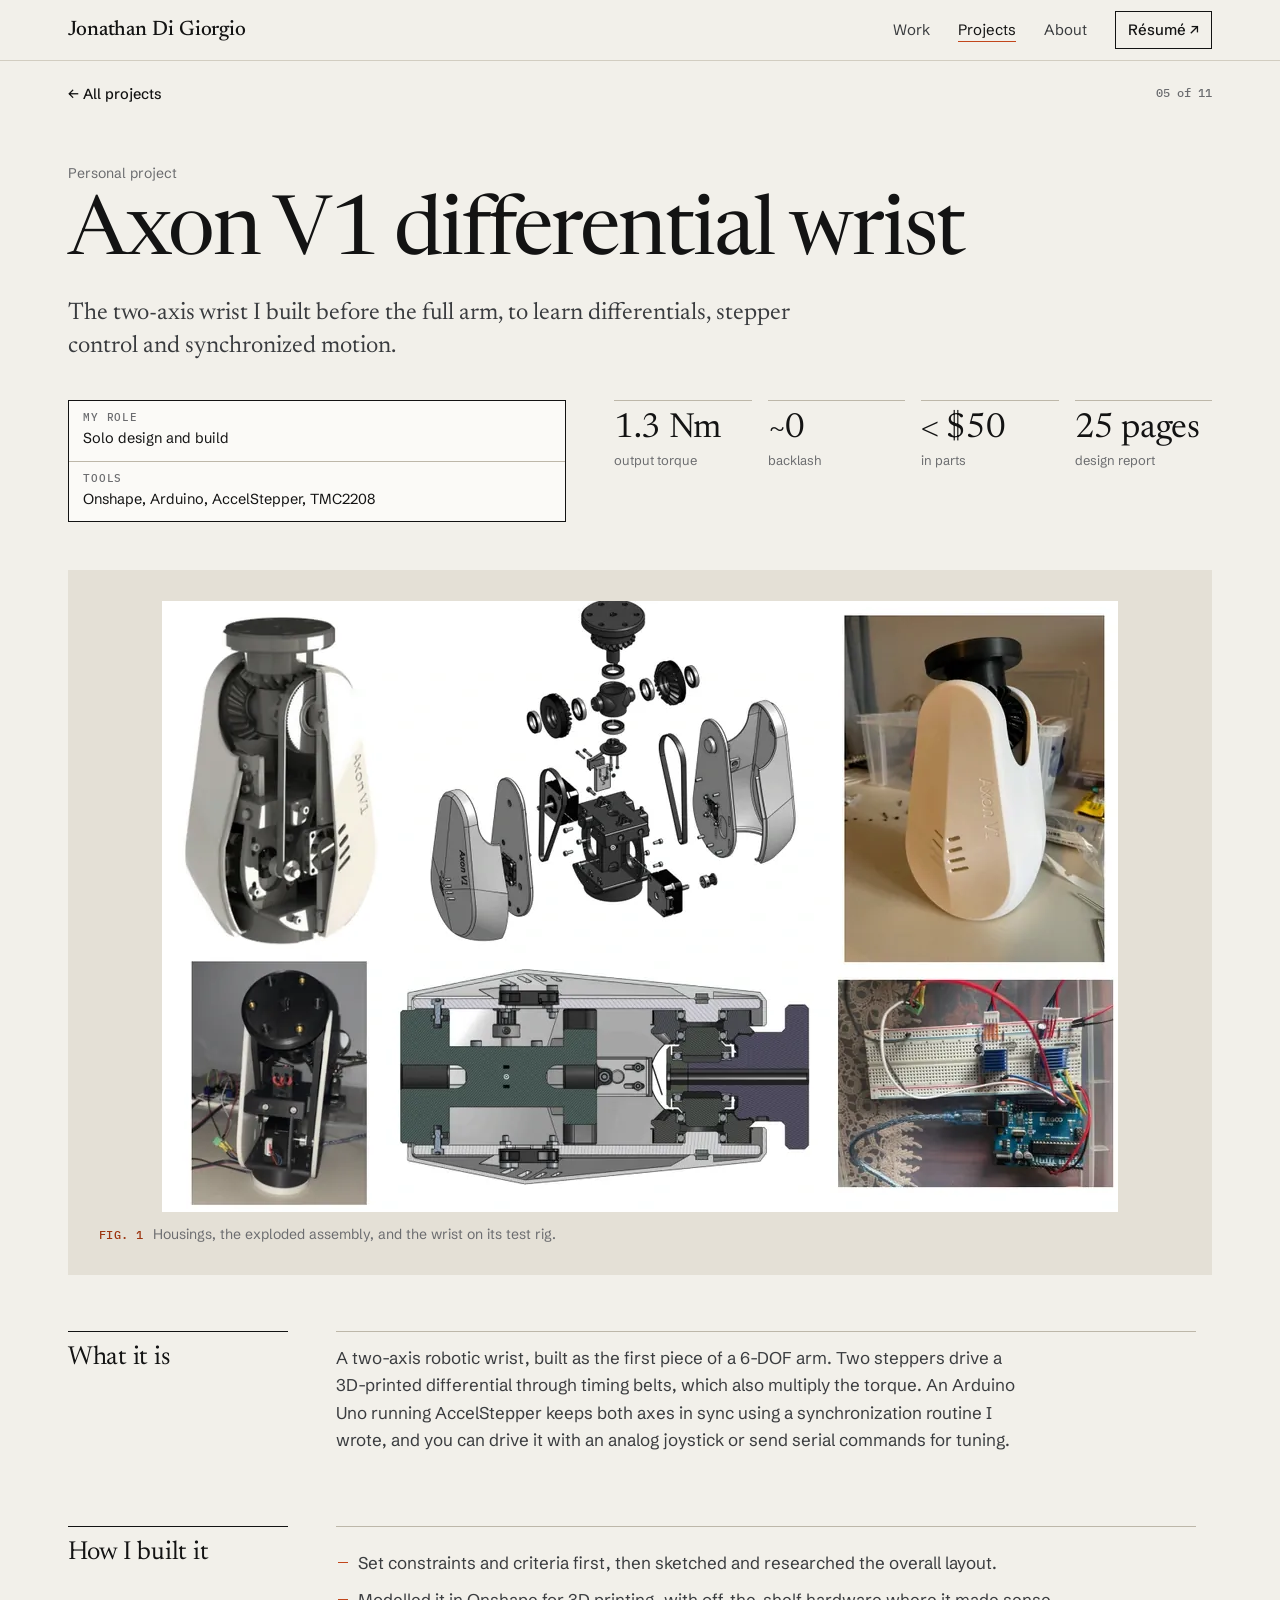
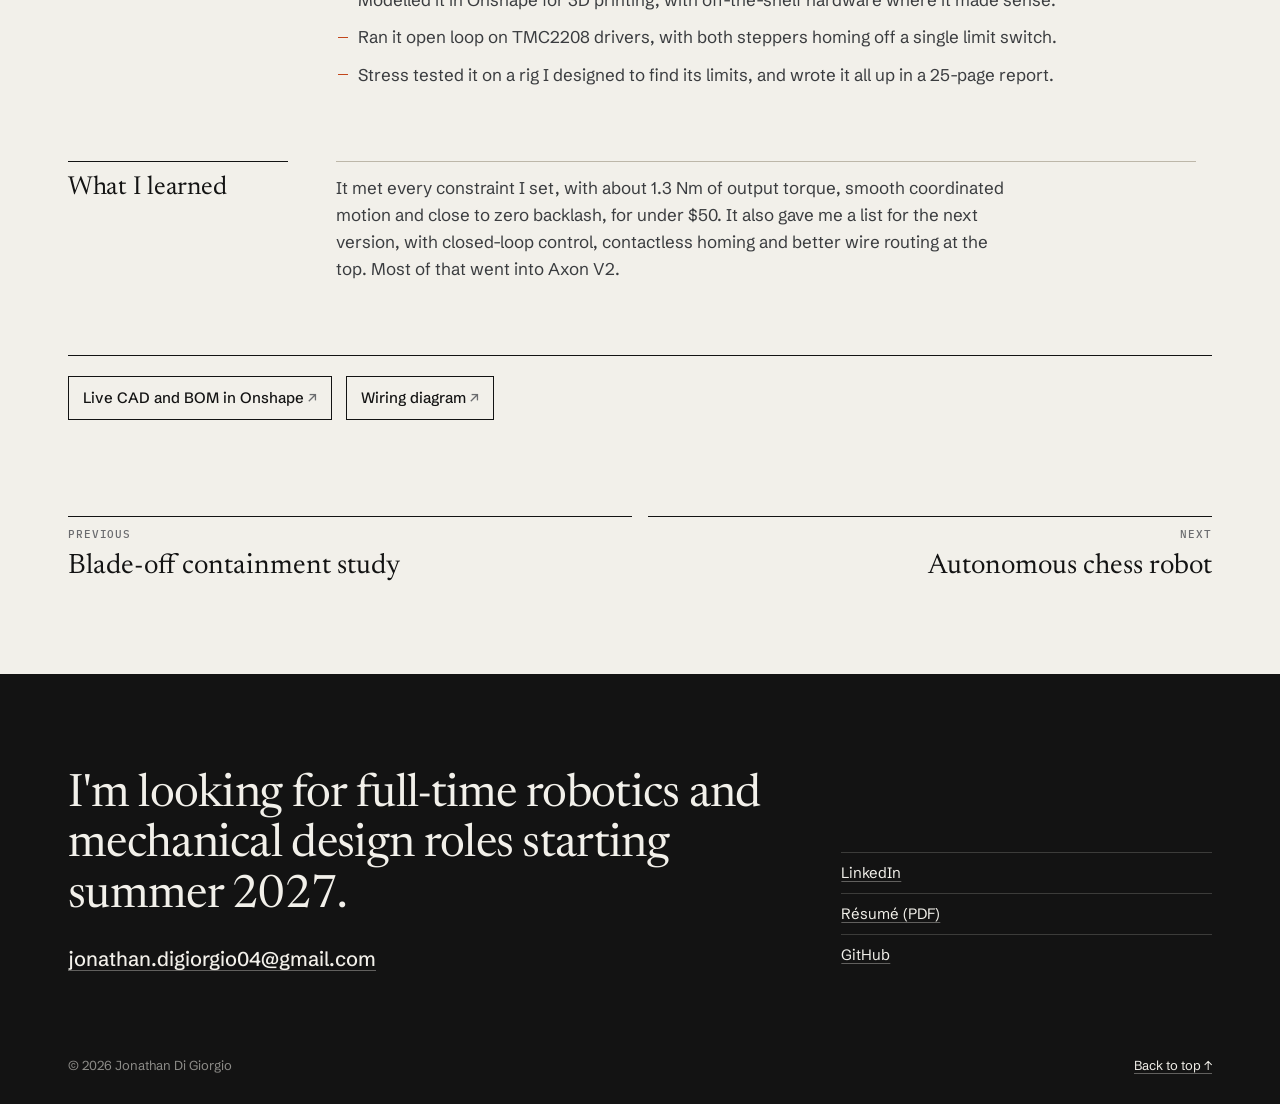
==== projects/axon-v1/index.html @ a067ab14 "Rebuild portfolio site from scratch New static site generated by build.py from content.py: home page" ====
<!DOCTYPE html>
<html lang="en">
<head>
<meta charset="utf-8">
<meta name="viewport" content="width=device-width, initial-scale=1">
<title>Axon V1 differential wrist · Jonathan Di Giorgio</title>
<meta name="description" content="A two-axis belt-driven differential wrist. 1.3 Nm, near-zero backlash, under $50.">
<meta name="color-scheme" content="light dark">
<script>document.documentElement.classList.add("js")</script>
<link rel="canonical" href="https://www.jonathandigiorgio.com/projects/axon-v1/">
<meta property="og:type" content="website">
<meta property="og:title" content="Axon V1 differential wrist · Jonathan Di Giorgio">
<meta property="og:description" content="A two-axis belt-driven differential wrist. 1.3 Nm, near-zero backlash, under $50.">
<meta property="og:image" content="https://www.jonathandigiorgio.com/assets/img/axon-v1-956.webp">
<meta name="twitter:card" content="summary_large_image">
<link rel="icon" href="../../favicon.svg" type="image/svg+xml">
<link rel="alternate icon" href="../../favicon-32x32.png" type="image/png">
<link rel="preconnect" href="https://fonts.googleapis.com">
<link rel="preconnect" href="https://fonts.gstatic.com" crossorigin>
<link rel="stylesheet" href="https://fonts.googleapis.com/css2?family=IBM+Plex+Mono:wght@400;500&family=Newsreader:opsz,wght@6..72,400;6..72,500&family=Schibsted+Grotesk:wght@400;500;600&display=swap">
<link rel="stylesheet" href="../../assets/site.css?v=20261124">
<script async src="https://www.googletagmanager.com/gtag/js?id=G-ZJ9CX0GBKX"></script>
<script>window.dataLayer=window.dataLayer||[];function gtag(){dataLayer.push(arguments);}gtag('js',new Date());gtag('config','G-ZJ9CX0GBKX');</script>
</head>
<body id="top">
<a class="skip" href="#main">Skip to content</a>
<header class="site-head">
  <div class="wrap head-row">
    <a class="wordmark" href="../../">Jonathan Di Giorgio</a>
    <nav class="nav" aria-label="Main">
      <a href="../../#work">Work</a>
      <a href="../../#projects" aria-current="page">Projects</a>
      <a href="../../#about">About</a>
      <a class="nav-cta" href="../../assets/docs/Jonathan_DiGiorgio_Resume.pdf" target="_blank" rel="noopener">Résumé <span aria-hidden="true">↗</span></a>
    </nav>
  </div>
</header>
<main id="main" class="proj">
  <div class="wrap">
    <nav class="crumbs" aria-label="Breadcrumb"><a href="../../#projects">← All projects</a><span>05 of 11</span></nav>
    <header class="proj-head">
      <p class="proj-kind">Personal project</p>
      <h1>Axon V1 differential wrist</h1>
      <p class="proj-lede">The two-axis wrist I built before the full arm, to learn differentials, stepper control and synchronized motion.</p>
    </header>
    <div class="proj-facts">
      <dl class="title-block compact"><div class="tb-cell"><dt>My role</dt><dd>Solo design and build</dd></div><div class="tb-cell"><dt>Tools</dt><dd>Onshape, Arduino, AccelStepper, TMC2208</dd></div></dl>
      <dl class="figures big"><div><dt>1.3 Nm</dt><dd>output torque</dd></div><div><dt>~0</dt><dd>backlash</dd></div><div><dt>&lt; $50</dt><dd>in parts</dd></div><div><dt>25 pages</dt><dd>design report</dd></div></dl>
    </div>
  </div>
  <div class="wrap proj-hero"><figure class="plate" style="--nat:956px"><a class="zoom" href="../../assets/img/axon-v1-956.webp" data-caption="Housings, the exploded assembly, and the wrist on its test rig." aria-label="Open full size: Axon V1 wrist housings, exploded view and test rig"><img src="../../assets/img/axon-v1-956.webp" srcset="../../assets/img/axon-v1-956.webp 956w" sizes="(min-width: 1280px) 1200px, 100vw" width="956" height="611" alt="Axon V1 wrist housings, exploded view and test rig" decoding="async" loading="lazy"></a><figcaption><span class="fig-n">FIG. 1</span> Housings, the exploded assembly, and the wrist on its test rig.</figcaption></figure></div>
  <div class="wrap proj-body">
    <section class="psec"><h2>What it is</h2><div class="psec-body"><p>A two-axis robotic wrist, built as the first piece of a 6-DOF arm. Two steppers drive a 3D-printed differential through timing belts, which also multiply the torque. An Arduino Uno running AccelStepper keeps both axes in sync using a synchronization routine I wrote, and you can drive it with an analog joystick or send serial commands for tuning.</p></div></section><section class="psec"><h2>How I built it</h2><div class="psec-body"><ul class="ticks"><li>Set constraints and criteria first, then sketched and researched the overall layout.</li><li>Modelled it in Onshape for 3D printing, with off-the-shelf hardware where it made sense.</li><li>Ran it open loop on TMC2208 drivers, with both steppers homing off a single limit switch.</li><li>Stress tested it on a rig I designed to find its limits, and wrote it all up in a 25-page report.</li></ul></div></section><section class="psec"><h2>What I learned</h2><div class="psec-body"><p>It met every constraint I set, with about 1.3 Nm of output torque, smooth coordinated motion and close to zero backlash, for under $50. It also gave me a list for the next version, with closed-loop control, contactless homing and better wire routing at the top. Most of that went into Axon V2.</p></div></section>
    <div class="ext"><a href="https://cad.onshape.com/documents/6f3381f7019f99a0050790c5/w/73012f0bdf031a2263803ee2/e/5793963b5aeb29827f76694e?renderMode=0&amp;uiState=683cbac90496457e6057e083" target="_blank" rel="noopener">Live CAD and BOM in Onshape</a><a href="https://app.cirkitdesigner.com/project/1e2f7573-cb2f-44a8-8ccd-d9841350be9a" target="_blank" rel="noopener">Wiring diagram</a></div>
  </div>
  <nav class="wrap pager" aria-label="More projects">
    <a href="../../projects/blade-off-containment/"><span>Previous</span>Blade-off containment study</a>
    <a href="../../projects/chess-robot/" class="next"><span>Next</span>Autonomous chess robot</a>
  </nav>
</main>
<footer class="site-foot" id="contact">
  <div class="wrap">
    <div class="foot-grid">
      <div>
        <p class="foot-line">I'm looking for full-time robotics and mechanical design roles starting summer 2027.</p>
        <a class="foot-mail" href="mailto:jonathan.digiorgio04@gmail.com">jonathan.digiorgio04@gmail.com</a>
      </div>
      <ul class="foot-links">
        <li><a href="https://www.linkedin.com/in/j-digiorgio/" target="_blank" rel="noopener">LinkedIn</a></li>
        <li><a href="../../assets/docs/Jonathan_DiGiorgio_Resume.pdf" target="_blank" rel="noopener">Résumé (PDF)</a></li>
        <li><a href="https://github.com/jddigior" target="_blank" rel="noopener">GitHub</a></li>
      </ul>
    </div>
    <div class="foot-base"><span>© 2026 Jonathan Di Giorgio</span><a href="#top">Back to top ↑</a></div>
  </div>
</footer>
<dialog class="lightbox" aria-label="Image viewer">
  <button class="lb-close" type="button">Close</button>
  <button class="lb-prev" type="button" aria-label="Previous image">←</button>
  <figure><img alt=""><figcaption></figcaption></figure>
  <button class="lb-next" type="button" aria-label="Next image">→</button>
</dialog>
<script src="../../assets/site.js?v=20261124" defer></script>
</body>
</html>
---- assets/site.css ----
/* Jonathan Di Giorgio · site styles */
:root {
  --paper: #f2f0ea;
  --paper-2: #e9e6de;
  --plate: #e4e0d6;
  --white: #fbfaf7;
  --ink: #131313;
  --ink-2: #3a3c3f;
  --muted: #6b6c6f;
  --rule: #d2cdc1;
  --rule-2: #bdb7a9;
  --accent: #c2461b;
  --accent-ink: #9c3510;
  --accent-soft: rgba(194, 70, 27, .12);
  --display: "Newsreader", "Iowan Old Style", Georgia, serif;
  --sans: "Schibsted Grotesk", "Helvetica Neue", Arial, sans-serif;
  --mono: "IBM Plex Mono", ui-monospace, Menlo, monospace;
  --wrap: 1240px;
  --gut: clamp(16px, 4vw, 48px);
}
@media (prefers-color-scheme: dark) {
  :root {
    --paper: #131414;
    --paper-2: #1a1b1c;
    --plate: #1f2021;
    --white: #222324;
    --ink: #eceae4;
    --ink-2: #c6c4be;
    --muted: #8f9093;
    --rule: #2c2e30;
    --rule-2: #3c3e41;
    --accent: #e3733f;
    --accent-ink: #f08b5c;
    --accent-soft: rgba(227, 115, 63, .16);
  }
}

*, *::before, *::after { box-sizing: border-box; }
html { -webkit-text-size-adjust: 100%; scroll-padding-top: 76px; }
@media (prefers-reduced-motion: no-preference) { html { scroll-behavior: smooth; } }
body {
  margin: 0; background: var(--paper); color: var(--ink);
  font: 400 17px/1.6 var(--sans); -webkit-font-smoothing: antialiased; text-rendering: optimizeLegibility;
}
img, svg { display: block; max-width: 100%; height: auto; }
a { color: inherit; text-decoration-line: underline; text-decoration-thickness: 1px; text-underline-offset: .2em; text-decoration-color: var(--rule-2); }
a:hover { color: var(--accent-ink); text-decoration-color: currentColor; }
:focus-visible { outline: 2px solid var(--accent); outline-offset: 3px; }
h1, h2, h3, h4, p, ul, ol, dl, dd, figure, blockquote { margin: 0; padding: 0; }
ul, ol { list-style: none; }
h1, h2, h3 { font-weight: 500; }
.wrap { max-width: var(--wrap); margin: 0 auto; padding: 0 var(--gut); }
.skip { position: absolute; left: -999px; top: 8px; background: var(--ink); color: var(--paper); padding: 8px 12px; z-index: 100; }
.skip:focus { left: 8px; }
.fig-n { font: 500 11.5px/1 var(--mono); letter-spacing: .04em; color: var(--accent-ink); margin-right: .5em; white-space: nowrap; }

/* header */
.site-head { position: sticky; top: 0; z-index: 30; background: var(--paper); border-bottom: 1px solid var(--rule); }
.head-row { display: flex; align-items: center; justify-content: space-between; gap: 20px; height: 60px; }
.wordmark { font: 500 21px/1 var(--display); text-decoration: none; letter-spacing: -.005em; white-space: nowrap; }
.nav { display: flex; align-items: center; gap: 28px; font-size: 15px; }
.nav a { text-decoration: none; color: var(--ink-2); }
.nav a:hover, .nav a[aria-current] { color: var(--ink); }
.nav a[aria-current] { text-decoration: underline; text-decoration-color: var(--accent); text-underline-offset: 6px; }
.nav .nav-cta { color: var(--ink); font-weight: 500; border: 1px solid var(--ink); padding: 6px 12px; white-space: nowrap; }
.nav .nav-cta:hover { background: var(--ink); color: var(--paper); }

/* buttons */
.btn { display: inline-block; background: var(--ink); color: var(--paper); text-decoration: none; padding: 11px 18px; font-weight: 500; font-size: 15.5px; border: 1px solid var(--ink); }
.btn:hover { background: var(--accent); border-color: var(--accent); color: #fff; }
.btn.ghost { background: transparent; color: var(--ink); }
.btn.ghost:hover { background: var(--ink); color: var(--paper); border-color: var(--ink); }
.text-link { font-weight: 500; font-size: 15.5px; }

/* hero */
.hero { padding: clamp(36px, 6vw, 72px) 0 clamp(48px, 7vw, 96px); }
.hero-grid { display: grid; grid-template-columns: minmax(0, 1.25fr) minmax(0, 1fr); grid-template-areas: "text tb" "fig fig"; column-gap: clamp(28px, 5vw, 80px); align-items: end; }
.hero-text { grid-area: text; }
.hero-grid > .title-block { grid-area: tb; }
.hero-fig { grid-area: fig; }
.hero h1 { font: 500 15px/1 var(--sans); letter-spacing: .01em; color: var(--muted); margin-bottom: 18px; }
.pitch { font: 400 clamp(36px, 5.2vw, 66px)/1.04 var(--display); letter-spacing: -.02em; max-width: 13em; }
.hero-sub { margin-top: 24px; font-size: clamp(16.5px, 1.4vw, 18.5px); color: var(--ink-2); max-width: 34em; }
.hero-links { display: flex; flex-wrap: wrap; align-items: center; gap: 12px 14px; margin-top: 28px; }
.hero-links .text-link { margin-left: 6px; }

.title-block { display: grid; grid-template-columns: 1fr 1fr; border: 1px solid var(--ink); background: var(--white); }
.tb-cell { padding: 10px 14px 12px; border-right: 1px solid var(--rule-2); border-bottom: 1px solid var(--rule-2); }
.tb-cell:nth-child(2n) { border-right: 0; }
.tb-cell:last-child { grid-column: 1 / -1; border-right: 0; border-bottom: 0; }
.title-block dt { font: 500 10.5px/1.2 var(--mono); text-transform: uppercase; letter-spacing: .08em; color: var(--muted); margin-bottom: 5px; }
.title-block dd { font-size: 14.5px; line-height: 1.4; color: var(--ink); }

.hero-fig { margin-top: clamp(36px, 5vw, 56px); }
.hero-img { position: relative; background: #2a2b2d; overflow: hidden; }
.hero-img img { width: 100%; }
.balloon {
  position: absolute; left: var(--x); top: var(--y); width: 30px; height: 30px; margin: -15px 0 0 -15px;
  display: grid; place-items: center; border-radius: 50%; text-decoration: none;
  background: rgba(19, 19, 19, .55); border: 1.5px solid #f2f0ea; color: #f2f0ea;
  font: 500 13px/1 var(--mono); transition: transform .18s ease, background .18s ease;
}
.balloon::after { content: ""; position: absolute; inset: -7px; border-radius: 50%; border: 1px solid rgba(242, 240, 234, .35); }
.balloon:hover, .balloon.hl, .balloon:focus-visible { background: var(--accent); border-color: var(--accent); color: #fff; transform: scale(1.15); }
.hero-cap { margin-top: 14px; }
.hero-cap-head { font-size: 15px; color: var(--ink-2); max-width: 60em; }
.hero-cap-head a { font-weight: 500; white-space: nowrap; }
.legend { display: grid; grid-template-columns: repeat(6, minmax(0, 1fr)); margin-top: 18px; border-top: 1px solid var(--ink); }
.legend a { display: grid; grid-template-columns: 26px 1fr; column-gap: 8px; padding: 12px 12px 4px 0; text-decoration: none; }
.legend .bn { grid-row: span 2; width: 22px; height: 22px; border-radius: 50%; border: 1.5px solid var(--ink); display: grid; place-items: center; font: 500 11px/1 var(--mono); }
.legend .bl { font-size: 14px; font-weight: 500; line-height: 1.3; }
.legend .bs { font-size: 13px; color: var(--muted); line-height: 1.35; margin-top: 2px; }
.legend a:hover .bn, .legend a.hl .bn { background: var(--accent); border-color: var(--accent); color: #fff; }
.legend a:hover .bl, .legend a.hl .bl { color: var(--accent-ink); }

/* sections */
.section { padding: clamp(56px, 8vw, 112px) 0; border-top: 1px solid var(--rule); }
.sec-head { display: grid; grid-template-columns: minmax(0, 1fr) minmax(0, 1.4fr); gap: 24px 48px; align-items: baseline; margin-bottom: clamp(32px, 5vw, 56px); }
.sec-head h2 { font: 400 clamp(40px, 5vw, 64px)/1 var(--display); letter-spacing: -.02em; }
.sec-head p { color: var(--ink-2); max-width: 36em; font-size: 17px; }
.sub-h { font: 500 13px/1 var(--mono); text-transform: uppercase; letter-spacing: .08em; color: var(--muted); margin-bottom: 14px; }

/* work */
.role { display: grid; grid-template-columns: minmax(0, 1fr) minmax(0, 1.4fr); gap: 16px 48px; padding: 34px 0; border-top: 1px solid var(--rule-2); }
.role:first-child { border-top: 1px solid var(--ink); }
.role-co h3 { font: 400 clamp(28px, 3vw, 38px)/1.05 var(--display); letter-spacing: -.01em; }
.role-when { margin-top: 10px; font-size: 14px; color: var(--muted); line-height: 1.5; }
.role-title { font-weight: 500; font-size: 15.5px; margin-bottom: 8px; }
.role-lead { color: var(--ink-2); max-width: 40em; }
.figures { display: grid; grid-template-columns: repeat(4, minmax(0, 1fr)); gap: 0 16px; margin-top: 22px; }
.figures div { border-top: 1px solid var(--rule-2); padding-top: 10px; }
.figures dt { font: 400 30px/1.05 var(--display); letter-spacing: -.01em; }
.figures dd { font-size: 13px; color: var(--muted); line-height: 1.35; margin-top: 5px; }
.role-more { margin-top: 18px; }
.role-more summary { cursor: pointer; display: inline-flex; align-items: center; gap: 8px; font-weight: 500; font-size: 15px; list-style: none; padding: 4px 0; }
.role-more summary::-webkit-details-marker { display: none; }
.role-more summary::before { content: "+"; font: 500 15px/1 var(--mono); width: 18px; height: 18px; border: 1px solid var(--ink); display: grid; place-items: center; }
.role-more[open] summary::before { content: "−"; }
.role-more summary:hover { color: var(--accent-ink); }
.role-more[open] > *:not(summary) { animation: reveal .25s ease; }
@keyframes reveal { from { opacity: 0; transform: translateY(-4px); } to { opacity: 1; transform: none; } }
@media (prefers-reduced-motion: reduce) { .role-more[open] > *:not(summary) { animation: none; } }
.ticks li { position: relative; padding-left: 22px; margin-top: 10px; color: var(--ink-2); max-width: 44em; }
.ticks li::before { content: ""; position: absolute; left: 2px; top: .78em; width: 10px; height: 1px; background: var(--accent); }
.tools { margin-top: 16px; font-size: 14px; color: var(--muted); }
.tools span { font: 500 10.5px/1 var(--mono); text-transform: uppercase; letter-spacing: .08em; margin-right: 8px; color: var(--ink-2); }
.rec { margin-top: 20px; padding-left: 18px; border-left: 2px solid var(--accent); max-width: 40em; }
.rec p { font: 400 18.5px/1.45 var(--display); color: var(--ink); }
.rec cite { display: block; margin-top: 8px; font: normal 13.5px/1.4 var(--sans); color: var(--muted); }
.role-link { margin-top: 16px; font-weight: 500; font-size: 15px; }
.role-link a::after, .t-link::after { content: " →"; }
.teams { margin-top: clamp(40px, 5vw, 64px); }
.team-list li { display: grid; grid-template-columns: minmax(0, 1fr) minmax(0, 1fr) 140px minmax(0, 1fr); gap: 4px 24px; padding: 14px 0; border-top: 1px solid var(--rule-2); align-items: baseline; font-size: 15.5px; }
.team-list li:last-child { border-bottom: 1px solid var(--rule-2); }
.t-name { font-weight: 500; }
.t-role, .t-when, .t-note { color: var(--muted); font-size: 14.5px; }
.t-link { font-weight: 500; }

/* projects index */
.index { display: grid; grid-template-columns: minmax(0, 1fr) minmax(0, 1fr); gap: 48px; align-items: start; }
.rows { border-top: 1px solid var(--ink); }
.row { display: grid; grid-template-columns: 34px minmax(0, 1fr) 18px; gap: 16px; align-items: baseline; padding: 16px 4px 16px 0; border-bottom: 1px solid var(--rule-2); text-decoration: none; transition: padding .2s ease, background .2s ease; }
.row-n { font: 500 12px/1 var(--mono); color: var(--muted); align-self: start; padding-top: 4px; }
.row-thumb { display: none; }
.row-t { display: block; font: 400 23px/1.15 var(--display); letter-spacing: -.005em; }
.row-d { display: block; font-size: 14.5px; color: var(--muted); margin-top: 4px; line-height: 1.45; }
.row-k { display: block; font-size: 12.5px; color: var(--muted); margin-bottom: 3px; }
.row-go { color: var(--muted); transition: transform .2s ease, color .2s ease; }
.row:hover, .row.on { background: var(--paper-2); padding-left: 10px; }
.row:hover .row-go, .row.on .row-go { color: var(--accent); transform: translateX(3px); }
.row:hover .row-t { color: var(--accent-ink); }
.preview { position: sticky; top: 92px; }
.pv { display: none; }
.pv.on { display: block; }
.pv-img { aspect-ratio: 4 / 3; background: var(--plate); overflow: hidden; display: grid; place-items: center; }
.pv-img img { width: 100%; height: 100%; object-fit: cover; }
.pv.contain .pv-img img { object-fit: contain; width: auto; height: auto; max-width: 88%; max-height: 88%; background: #fff; }
.pv-img .diagram { width: 84%; color: var(--ink); }
.pv figcaption { margin-top: 10px; font-size: 14.5px; color: var(--ink-2); }

/* about */
.about { display: grid; grid-template-columns: minmax(0, 1.4fr) minmax(0, 1fr); gap: 48px; }
.bio p { font: 400 clamp(20px, 2vw, 24px)/1.45 var(--display); margin-bottom: .8em; max-width: 30em; }
.edu { border-top: 1px solid var(--ink); padding-top: 14px; }
.edu h3 { font-size: 17px; font-weight: 600; }
.edu-deg { color: var(--ink-2); font-size: 15px; margin-top: 4px; }
.edu-avg { margin-top: 16px; font-size: 14px; color: var(--muted); }
.edu-avg span { display: block; font: 400 46px/1 var(--display); color: var(--ink); letter-spacing: -.02em; margin-bottom: 4px; }
.edu h4 { font: 500 10.5px/1 var(--mono); text-transform: uppercase; letter-spacing: .08em; color: var(--muted); margin: 24px 0 6px; }
.plain li { padding: 7px 0; border-top: 1px solid var(--rule); font-size: 15px; color: var(--ink-2); }
.skills { display: grid; grid-template-columns: repeat(4, minmax(0, 1fr)); gap: 32px; margin-top: clamp(40px, 5vw, 64px); padding-top: 22px; border-top: 1px solid var(--rule-2); }
.skills h4 { font-size: 15px; font-weight: 600; margin-bottom: 6px; }
.skills p { font-size: 14.5px; color: var(--ink-2); }

/* footer */
.site-foot { background: var(--ink); color: var(--paper); padding: clamp(56px, 8vw, 96px) 0 28px; }
.site-foot a { color: var(--paper); text-decoration-color: rgba(242, 240, 234, .35); }
.site-foot a:hover { color: #fff; text-decoration-color: var(--accent); }
.foot-grid { display: grid; grid-template-columns: minmax(0, 2fr) minmax(0, 1fr); gap: 32px; align-items: end; }
.foot-line { font: 400 clamp(28px, 3.6vw, 46px)/1.1 var(--display); letter-spacing: -.015em; max-width: 18em; margin-bottom: 22px; }
.foot-mail { font-size: clamp(17px, 1.6vw, 20px); font-weight: 500; }
.foot-links li { padding: 8px 0; border-top: 1px solid rgba(242, 240, 234, .18); font-size: 15px; }
.foot-base { display: flex; justify-content: space-between; flex-wrap: wrap; gap: 8px 24px; margin-top: clamp(48px, 7vw, 80px); font-size: 13px; color: rgba(242, 240, 234, .55); }
@media (prefers-color-scheme: dark) {
  .site-foot { background: #0b0c0c; color: var(--ink); border-top: 1px solid var(--rule); }
  .site-foot a { color: var(--ink); }
}

/* project pages */
.proj { padding-bottom: clamp(48px, 7vw, 96px); }
.crumbs { display: flex; justify-content: space-between; padding: 22px 0 0; font-size: 14.5px; }
.crumbs a { font-weight: 500; text-decoration: none; }
.crumbs a:hover { text-decoration: underline; }
.crumbs span { font: 500 12px/1.6 var(--mono); color: var(--muted); }
.proj-head { padding: clamp(28px, 5vw, 56px) 0 clamp(24px, 3vw, 36px); max-width: 60em; }
.proj-kind { font-size: 14px; color: var(--muted); margin-bottom: 10px; }
.proj-head h1 { font: 400 clamp(42px, 6.4vw, 82px)/1 var(--display); letter-spacing: -.025em; }
.proj-lede { margin-top: 20px; font: 400 clamp(19px, 1.9vw, 24px)/1.4 var(--display); color: var(--ink-2); max-width: 32em; }
.proj-facts { display: grid; grid-template-columns: minmax(0, 1fr) minmax(0, 1.2fr); gap: 24px 48px; align-items: start; }
.title-block.compact { grid-template-columns: 1fr; }
.title-block.compact .tb-cell { border-right: 0; }
.title-block.compact .tb-cell:last-child { grid-column: auto; }
.figures.big { margin-top: 0; }
.figures.big dt { font-size: clamp(28px, 2.7vw, 38px); white-space: nowrap; }
.proj-hero { margin-top: clamp(32px, 4vw, 48px); }
.proj-body > .psec:not(.wide) .psec-body { max-width: 860px; }
.psec.wide { grid-template-columns: 1fr; gap: 14px; }
.psec.wide > h2 { border-top: 0; padding-top: 0; }
.psec.wide .psec-body { border-top: 1px solid var(--ink); }
.figgrid.matched img { aspect-ratio: 4 / 3; object-fit: cover; }
.mini-h { font: 500 10.5px/1 var(--mono); text-transform: uppercase; letter-spacing: .08em; color: var(--muted); margin: 8px 0 10px; }
.table-wrap + .mini-h { margin-top: 36px; }
.psec { display: grid; grid-template-columns: 220px minmax(0, 1fr); gap: 16px 48px; padding: clamp(36px, 5vw, 56px) 0 0; }
.psec > h2 { font: 400 26px/1.15 var(--display); letter-spacing: -.01em; border-top: 1px solid var(--ink); padding-top: 12px; }
.psec-body { border-top: 1px solid var(--rule-2); padding-top: 12px; min-width: 0; }
.psec-body > p { max-width: 40em; color: var(--ink-2); margin-bottom: 1em; }
.proj-body > p { font: 400 21px/1.5 var(--display); color: var(--ink); padding-top: clamp(32px, 4vw, 48px); max-width: 34em; }
.psec-body > .ticks { margin-bottom: 1em; }
.psec-body > .figures { margin: 6px 0 24px; }
.psec-body > .plate, .psec-body > .figgrid, .psec-body > .video, .psec-body > .explorer, .psec-body > .table-wrap { margin: 20px 0 8px; }
.hint { font-size: 14.5px; color: var(--muted); }
.note { font-size: 14.5px; color: var(--muted); font-style: italic; }
.ext { display: flex; flex-wrap: wrap; gap: 10px 14px; margin-top: clamp(36px, 5vw, 56px); padding-top: 20px; border-top: 1px solid var(--ink); }
.ext a { display: inline-block; border: 1px solid var(--ink); padding: 9px 14px; font-weight: 500; font-size: 15px; text-decoration: none; }
.ext a::after { content: " ↗"; color: var(--muted); }
.ext a:hover { background: var(--ink); color: var(--paper); }
.pager { display: grid; grid-template-columns: 1fr 1fr; gap: 16px; margin-top: clamp(56px, 8vw, 96px); }
.pager a { display: block; border-top: 1px solid var(--ink); padding-top: 12px; text-decoration: none; font: 400 clamp(20px, 2.2vw, 28px)/1.2 var(--display); }
.pager a span { display: block; font: 500 11px/1 var(--mono); text-transform: uppercase; letter-spacing: .08em; color: var(--muted); margin-bottom: 10px; }
.pager .next { text-align: right; }
.pager a:hover { color: var(--accent-ink); }
.nf { padding-top: 120px; padding-bottom: 120px; }
.nf h1 { font: 400 clamp(40px, 5vw, 64px)/1.05 var(--display); margin-bottom: 18px; }

/* figures */
.plate { background: var(--plate); padding: clamp(14px, 2.4vw, 32px); }
.plate > a, .plate > img { display: block; margin: 0 auto; max-width: min(100%, var(--nat, 100%)); }
.plate.fill { padding: 0; background: none; }
.plate.fill > a, .plate.fill > img { max-width: 100%; }
.plate img { width: 100%; background: #fff; }
.plate figcaption { margin-top: 12px; font-size: 14px; color: var(--muted); line-height: 1.45; }
.zoom { cursor: zoom-in; }
.figgrid { display: grid; gap: 16px; align-items: stretch; }
.figgrid.c2 { grid-template-columns: repeat(2, minmax(0, 1fr)); }
.figgrid.c3 { grid-template-columns: repeat(3, minmax(0, 1fr)); }
.diagram-plate { background: var(--white); border: 1px solid var(--rule-2); padding: clamp(18px, 3vw, 40px) !important; }
.diagram-plate .diagram { max-width: 640px; margin: 0 auto; color: var(--ink); }
.diagram .acc { stroke: var(--accent); }
.video { position: relative; max-width: 380px; aspect-ratio: 9 / 16; background: #000; }
.video iframe { position: absolute; inset: 0; width: 100%; height: 100%; border: 0; }

/* axon explorer */
.explorer { display: grid; grid-template-columns: minmax(0, 1fr) minmax(0, 2.1fr); gap: clamp(24px, 3vw, 44px); align-items: start; }
.ex-map { position: sticky; top: 84px; }
.ex-img { position: relative; background: #fff; border: 1px solid var(--rule-2); }
.spot { position: absolute; left: var(--x); top: var(--y); width: 9%; aspect-ratio: 1; transform: translate(-50%, -50%); border-radius: 50%; border: 2px solid transparent; background: transparent; cursor: pointer; padding: 0; }
.spot:hover { border-color: var(--rule-2); }
.spot.on { border-color: var(--accent); box-shadow: 0 0 0 4px var(--accent-soft); }
.tabs { margin-top: 12px; border-top: 1px solid var(--ink); }
.tab { display: flex; gap: 12px; align-items: center; width: 100%; background: none; border: 0; border-bottom: 1px solid var(--rule); padding: 9px 0; font: 500 15px/1.3 var(--sans); color: var(--ink-2); text-align: left; cursor: pointer; }
.tab span { width: 22px; height: 22px; flex: none; border-radius: 50%; border: 1.5px solid currentColor; display: grid; place-items: center; font: 500 11px/1 var(--mono); }
.tab:hover { color: var(--ink); }
.tab[aria-selected="true"] { color: var(--accent-ink); }
.tab[aria-selected="true"] span { background: var(--accent); border-color: var(--accent); color: #fff; }
.sub + .sub { margin-top: 40px; }
.js .sub { display: none; }
.js .sub.on { display: block; animation: reveal .25s ease; }
.js .sub + .sub { margin-top: 0; }
.sub .plate img { border: 1px solid var(--rule-2); }
.sub-text { margin-top: 18px; display: grid; grid-template-columns: minmax(0, 1.2fr) minmax(0, 1fr); gap: 4px 32px; }
.sub-text h3 { grid-column: 1 / -1; }
.sub .plate figcaption { margin-top: 8px; }
.sub-n { font: 500 12px/1 var(--mono); color: var(--accent-ink); }
.sub-text h3 { font: 400 28px/1.15 var(--display); margin: 6px 0 8px; }
.sub-text p { color: var(--ink-2); max-width: 36em; }
.sub-text .spec { margin-top: 0; padding-top: 0; padding-left: 16px; border-left: 1px solid var(--rule); font: 400 13.5px/1.7 var(--mono); color: var(--muted); }

/* tables */
.table-wrap { overflow-x: auto; }
table.data { width: 100%; border-collapse: collapse; font-size: 14.5px; min-width: 560px; }
table.data th, table.data td { text-align: left; padding: 9px 12px 9px 0; border-bottom: 1px solid var(--rule); vertical-align: top; }
table.data thead th { font: 500 10.5px/1.3 var(--mono); text-transform: uppercase; letter-spacing: .06em; color: var(--muted); border-bottom: 1px solid var(--ink); }
table.data tbody th { font-weight: 500; }
table.data td { color: var(--ink-2); font-variant-numeric: tabular-nums; }
.cost { margin-top: 28px; }
.cost li { display: grid; grid-template-columns: minmax(0, 210px) minmax(0, 1fr) 70px; gap: 14px; align-items: center; padding: 6px 0; font-size: 14px; }
.c-l { color: var(--ink-2); }
.c-bar { height: 8px; background: var(--paper-2); }
.c-bar span { display: block; height: 100%; background: var(--ink); }
.c-v { text-align: right; font: 400 13.5px/1 var(--mono); color: var(--ink-2); }
.cost-total { margin-top: 12px; font-size: 14.5px; color: var(--muted); }

/* lightbox */
.lightbox { border: 0; padding: 0; background: transparent; max-width: 100vw; max-height: 100vh; width: 100vw; height: 100vh; }
.lightbox::backdrop { background: rgba(12, 12, 12, .92); }
.lightbox[open] { display: grid; grid-template-columns: 64px 1fr 64px; align-items: center; }
.lightbox figure { grid-column: 2; display: flex; flex-direction: column; align-items: center; justify-content: center; height: 100vh; padding: 56px 0 24px; }
.lightbox img { max-width: 100%; max-height: calc(100vh - 130px); width: auto; height: auto; background: #fff; }
.lightbox figcaption { color: #d9d6cf; font-size: 14px; margin-top: 12px; text-align: center; }
.lightbox button { background: none; border: 0; color: #f2f0ea; cursor: pointer; font: 500 15px/1 var(--sans); }
.lb-close { position: fixed; top: 16px; right: 20px; padding: 8px; }
.lb-prev, .lb-next { font-size: 26px !important; height: 100%; }
.lb-prev { grid-column: 1; grid-row: 1; }
.lb-next { grid-column: 3; grid-row: 1; }
.lightbox figure { grid-row: 1; }
.lightbox button:hover { color: var(--accent); }

/* responsive */
@media (max-width: 1080px) {
  .legend { grid-template-columns: repeat(3, minmax(0, 1fr)); }
  .skills { grid-template-columns: repeat(2, minmax(0, 1fr)); }
}
@media (max-width: 900px) {
  .hero-grid { grid-template-columns: 1fr; grid-template-areas: "text" "fig" "tb"; }
  .hero-grid > .title-block { margin-top: 32px; }
  .sec-head, .role, .about, .proj-facts, .index, .explorer, .foot-grid { grid-template-columns: 1fr; }
  .preview { display: none; }
  .row { grid-template-columns: 84px minmax(0, 1fr) 18px; align-items: center; }
  .row-n { display: none; }
  .row-thumb { display: block; width: 84px; height: 63px; object-fit: cover; background: var(--plate); }
  .row-thumb.ph { background: var(--plate) repeating-linear-gradient(90deg, transparent 0 11px, var(--rule-2) 11px 12px); }
  .row:hover, .row.on { padding-left: 0; background: none; }
  .ex-map { position: static; }
  .sub-text { grid-template-columns: 1fr; }
  .sub-text .spec { border-left: 0; padding-left: 0; border-top: 1px solid var(--rule); padding-top: 10px; margin-top: 12px; }
  .psec { grid-template-columns: 1fr; gap: 0; }
  .psec-body { border-top: 0; }
  .team-list li { grid-template-columns: 1fr 1fr; }
  .nav a:not(.nav-cta):not([href$="#projects"]) { display: none; }
}
@media (max-width: 620px) {
  body { font-size: 16.5px; }
  .head-row { height: 56px; }
  .wordmark { font-size: 19px; }
  .nav { gap: 16px; font-size: 14.5px; }
  .title-block { grid-template-columns: 1fr; }
  .tb-cell { border-right: 0 !important; }
  .legend { grid-template-columns: 1fr 1fr; }
  .balloon { width: 22px; height: 22px; margin: -11px 0 0 -11px; font-size: 11px; }
  .balloon::after { display: none; }
  .figures { grid-template-columns: 1fr 1fr; row-gap: 14px; }
  .figgrid.c2, .figgrid.c3 { grid-template-columns: 1fr; }
  .skills { grid-template-columns: 1fr; gap: 20px; }
  .team-list li { grid-template-columns: 1fr; }
  .pager { grid-template-columns: 1fr; }
  .pager .next { text-align: left; }
  .cost li { grid-template-columns: minmax(0, 1fr) 64px; }
  .c-bar { grid-column: 1 / -1; grid-row: 2; }
  .lightbox[open] { grid-template-columns: 40px 1fr 40px; }
}
@media (max-width: 420px) {
  .head-row { gap: 10px; }
  .wordmark { font-size: 17.5px; }
  .nav { gap: 12px; font-size: 14px; }
  .nav .nav-cta { padding: 5px 9px; }
}
@media (max-width: 359px) {
  .nav a[href$="#projects"] { display: none; }
}
@media print {
  .site-head, .preview, .lightbox, .pager, .hero-links { display: none; }
  .role-more > *:not(summary) { display: block !important; }
  body { background: #fff; }
}
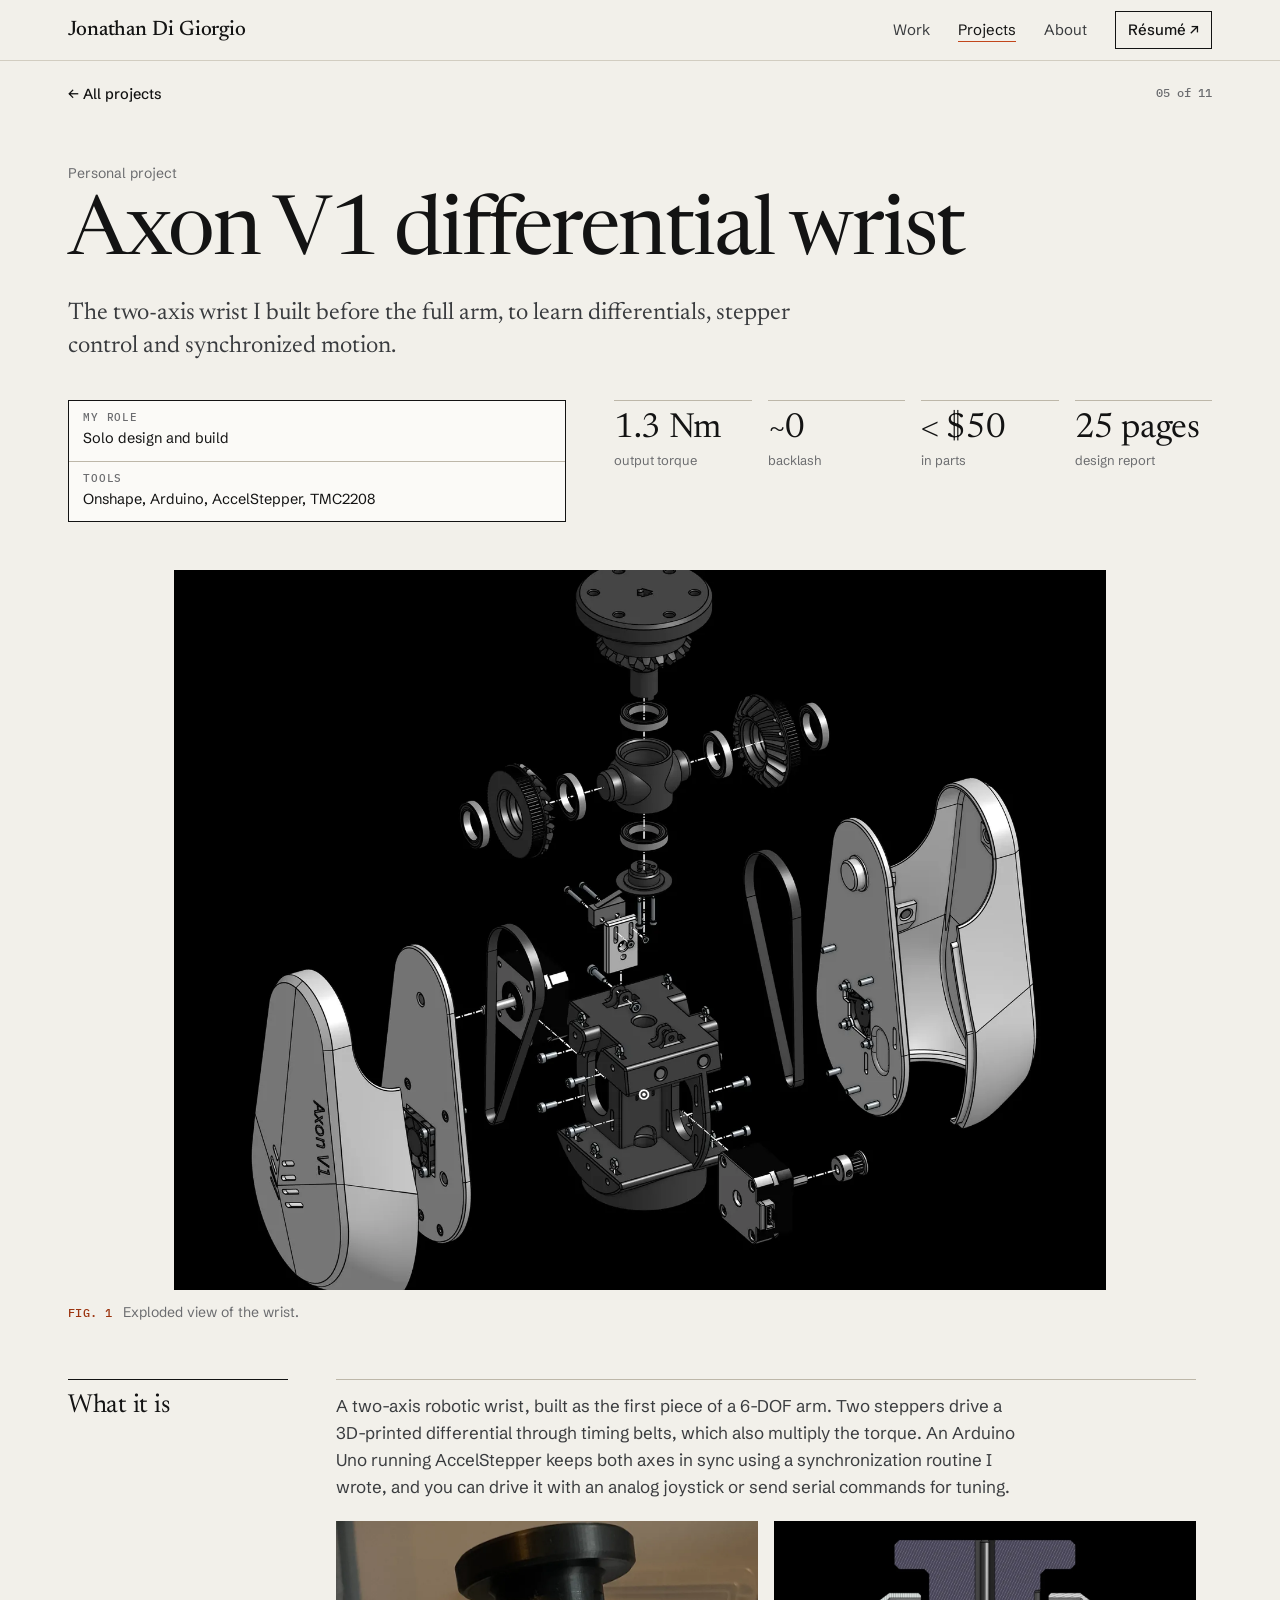
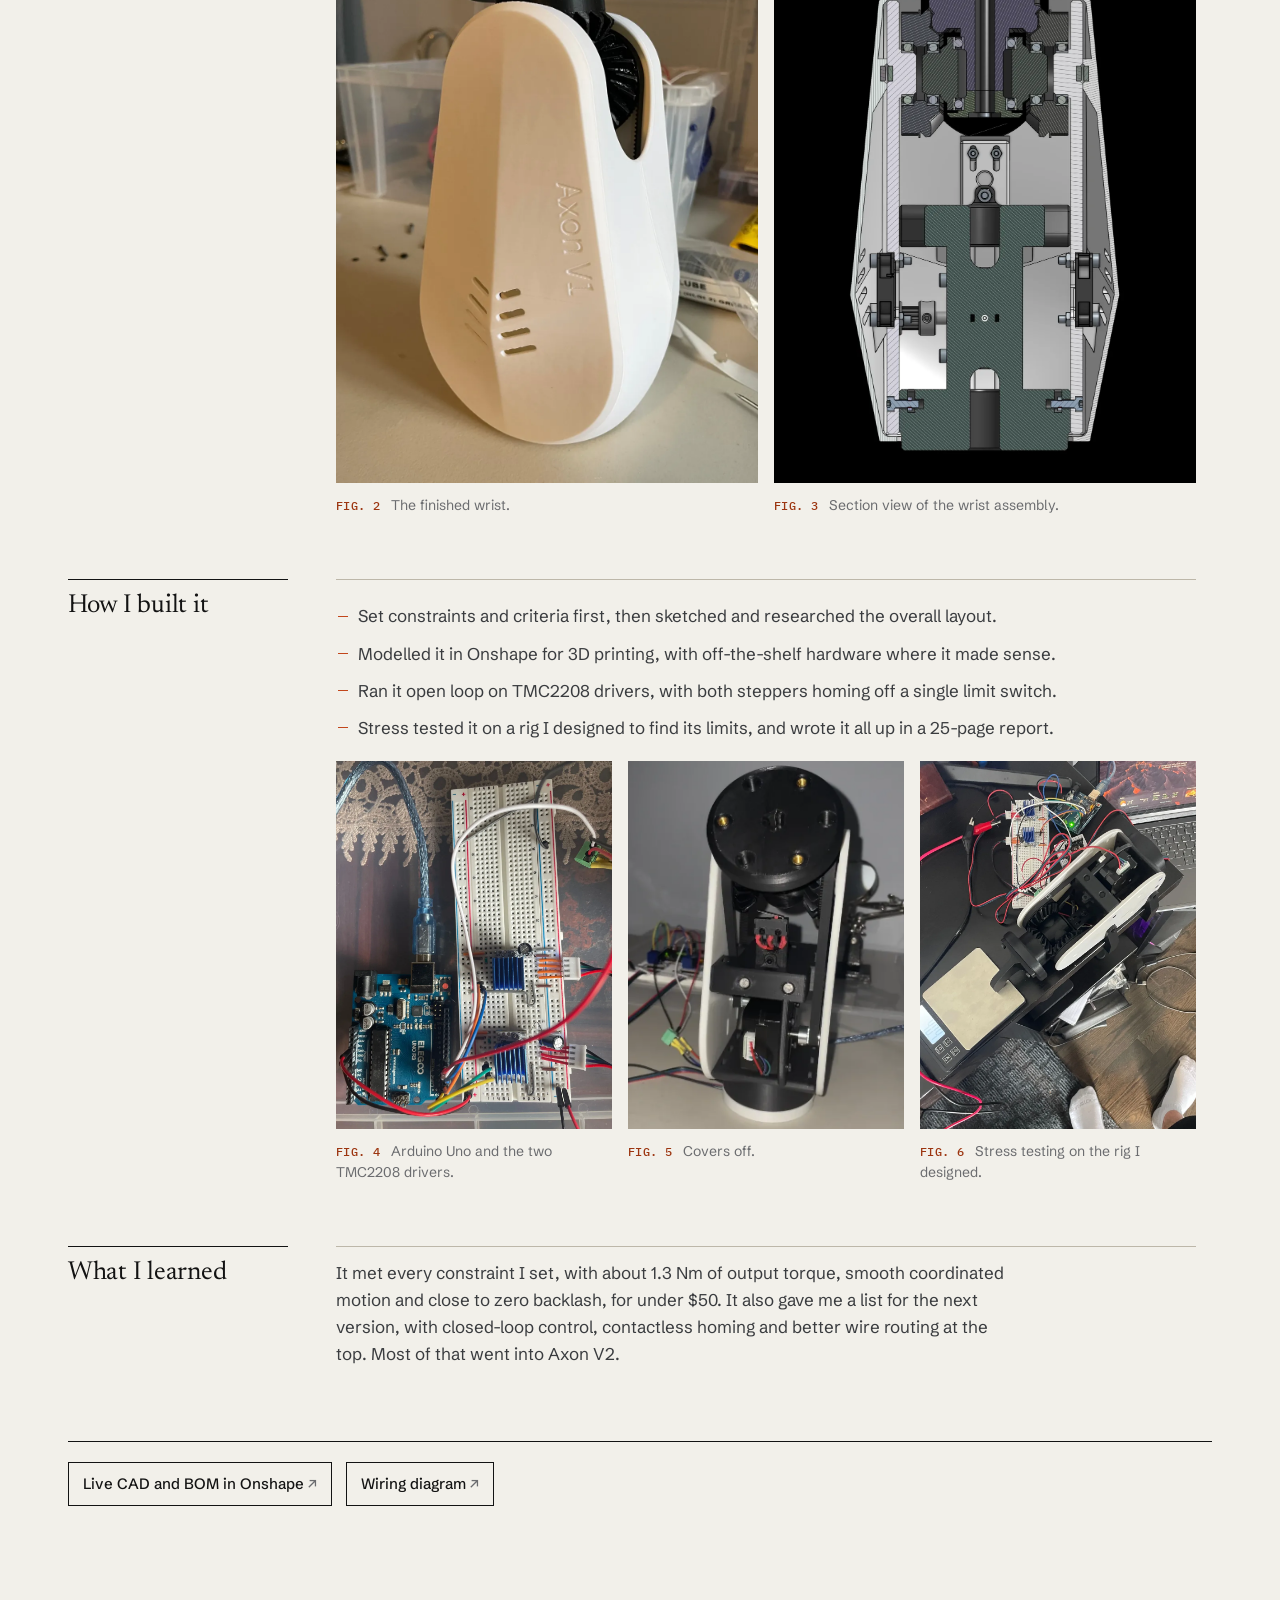
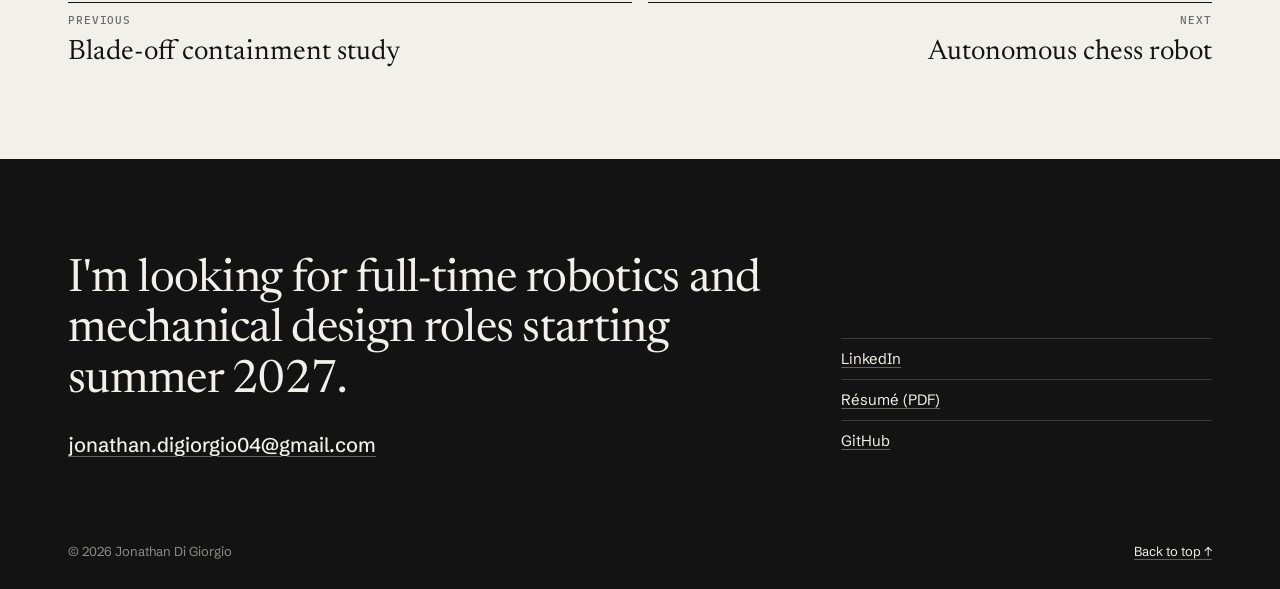
==== commit 312a1b4f: "Add Axon V1 and WatDig images, new favicon, copy fixes - Axon V1 page uses the individual photos and" ====
--- a/projects/axon-v1/index.html
+++ b/projects/axon-v1/index.html
@@ -11,10 +11,11 @@
 <meta property="og:type" content="website">
 <meta property="og:title" content="Axon V1 differential wrist · Jonathan Di Giorgio">
 <meta property="og:description" content="A two-axis belt-driven differential wrist. 1.3 Nm, near-zero backlash, under $50.">
-<meta property="og:image" content="https://www.jonathandigiorgio.com/assets/img/axon-v1-956.webp">
+<meta property="og:image" content="https://www.jonathandigiorgio.com/assets/img/v1-exploded-1600.webp">
 <meta name="twitter:card" content="summary_large_image">
-<link rel="icon" href="../../favicon.svg" type="image/svg+xml">
-<link rel="alternate icon" href="../../favicon-32x32.png" type="image/png">
+<link rel="icon" href="../../favicon.ico" sizes="48x48">
+<link rel="icon" href="../../favicon.svg?v=2" type="image/svg+xml">
+<link rel="apple-touch-icon" href="../../apple-touch-icon.png">
 <link rel="preconnect" href="https://fonts.googleapis.com">
 <link rel="preconnect" href="https://fonts.gstatic.com" crossorigin>
 <link rel="stylesheet" href="https://fonts.googleapis.com/css2?family=IBM+Plex+Mono:wght@400;500&family=Newsreader:opsz,wght@6..72,400;6..72,500&family=Schibsted+Grotesk:wght@400;500;600&display=swap">
@@ -48,9 +49,9 @@
       <dl class="figures big"><div><dt>1.3 Nm</dt><dd>output torque</dd></div><div><dt>~0</dt><dd>backlash</dd></div><div><dt>&lt; $50</dt><dd>in parts</dd></div><div><dt>25 pages</dt><dd>design report</dd></div></dl>
     </div>
   </div>
-  <div class="wrap proj-hero"><figure class="plate" style="--nat:956px"><a class="zoom" href="../../assets/img/axon-v1-956.webp" data-caption="Housings, the exploded assembly, and the wrist on its test rig." aria-label="Open full size: Axon V1 wrist housings, exploded view and test rig"><img src="../../assets/img/axon-v1-956.webp" srcset="../../assets/img/axon-v1-956.webp 956w" sizes="(min-width: 1280px) 1200px, 100vw" width="956" height="611" alt="Axon V1 wrist housings, exploded view and test rig" decoding="async" loading="lazy"></a><figcaption><span class="fig-n">FIG. 1</span> Housings, the exploded assembly, and the wrist on its test rig.</figcaption></figure></div>
+  <div class="wrap proj-hero"><figure class="plate fill"><a class="zoom" href="../../assets/img/v1-exploded-1600.webp" data-caption="Exploded view of the wrist." aria-label="Open full size: Exploded render of the Axon V1 wrist"><img src="../../assets/img/v1-exploded-1600.webp" srcset="../../assets/img/v1-exploded-800.webp 800w, ../../assets/img/v1-exploded-1600.webp 1600w" sizes="(min-width: 1280px) 1200px, 100vw" width="2304" height="1780" alt="Exploded render of the Axon V1 wrist" decoding="async" loading="lazy"></a><figcaption><span class="fig-n">FIG. 1</span> Exploded view of the wrist.</figcaption></figure></div>
   <div class="wrap proj-body">
-    <section class="psec"><h2>What it is</h2><div class="psec-body"><p>A two-axis robotic wrist, built as the first piece of a 6-DOF arm. Two steppers drive a 3D-printed differential through timing belts, which also multiply the torque. An Arduino Uno running AccelStepper keeps both axes in sync using a synchronization routine I wrote, and you can drive it with an analog joystick or send serial commands for tuning.</p></div></section><section class="psec"><h2>How I built it</h2><div class="psec-body"><ul class="ticks"><li>Set constraints and criteria first, then sketched and researched the overall layout.</li><li>Modelled it in Onshape for 3D printing, with off-the-shelf hardware where it made sense.</li><li>Ran it open loop on TMC2208 drivers, with both steppers homing off a single limit switch.</li><li>Stress tested it on a rig I designed to find its limits, and wrote it all up in a 25-page report.</li></ul></div></section><section class="psec"><h2>What I learned</h2><div class="psec-body"><p>It met every constraint I set, with about 1.3 Nm of output torque, smooth coordinated motion and close to zero backlash, for under $50. It also gave me a list for the next version, with closed-loop control, contactless homing and better wire routing at the top. Most of that went into Axon V2.</p></div></section>
+    <section class="psec"><h2>What it is</h2><div class="psec-body"><p>A two-axis robotic wrist, built as the first piece of a 6-DOF arm. Two steppers drive a 3D-printed differential through timing belts, which also multiply the torque. An Arduino Uno running AccelStepper keeps both axes in sync using a synchronization routine I wrote, and you can drive it with an analog joystick or send serial commands for tuning.</p><div class="figgrid c2 matched-tall"><figure class="plate fill"><a class="zoom" href="../../assets/img/v1-built-1200.webp" data-caption="The finished wrist." aria-label="Open full size: The finished Axon V1 wrist with its white printed covers"><img src="../../assets/img/v1-built-1200.webp" srcset="../../assets/img/v1-built-700.webp 700w, ../../assets/img/v1-built-1200.webp 1200w" sizes="(min-width: 1100px) 900px, 100vw" width="1800" height="2112" alt="The finished Axon V1 wrist with its white printed covers" decoding="async" loading="lazy"></a><figcaption><span class="fig-n">FIG. 2</span> The finished wrist.</figcaption></figure><figure class="plate fill"><a class="zoom" href="../../assets/img/v1-section-1200.webp" data-caption="Section view of the wrist assembly." aria-label="Open full size: Section view of the wrist assembly showing the gears, bearings and belt drive"><img src="../../assets/img/v1-section-1200.webp" srcset="../../assets/img/v1-section-700.webp 700w, ../../assets/img/v1-section-1200.webp 1200w" sizes="(min-width: 1100px) 900px, 100vw" width="1744" height="2304" alt="Section view of the wrist assembly showing the gears, bearings and belt drive" decoding="async" loading="lazy"></a><figcaption><span class="fig-n">FIG. 3</span> Section view of the wrist assembly.</figcaption></figure></div></div></section><section class="psec"><h2>How I built it</h2><div class="psec-body"><ul class="ticks"><li>Set constraints and criteria first, then sketched and researched the overall layout.</li><li>Modelled it in Onshape for 3D printing, with off-the-shelf hardware where it made sense.</li><li>Ran it open loop on TMC2208 drivers, with both steppers homing off a single limit switch.</li><li>Stress tested it on a rig I designed to find its limits, and wrote it all up in a 25-page report.</li></ul><div class="figgrid c3 matched-tall"><figure class="plate fill"><a class="zoom" href="../../assets/img/v1-electronics-1200.webp" data-caption="Arduino Uno and the two TMC2208 drivers." aria-label="Open full size: Arduino Uno and two stepper drivers wired on a breadboard"><img src="../../assets/img/v1-electronics-1200.webp" srcset="../../assets/img/v1-electronics-700.webp 700w, ../../assets/img/v1-electronics-1200.webp 1200w" sizes="(min-width: 1100px) 900px, 100vw" width="1800" height="2160" alt="Arduino Uno and two stepper drivers wired on a breadboard" decoding="async" loading="lazy"></a><figcaption><span class="fig-n">FIG. 4</span> Arduino Uno and the two TMC2208 drivers.</figcaption></figure><figure class="plate fill"><a class="zoom" href="../../assets/img/v1-internals-603.webp" data-caption="Covers off." aria-label="Open full size: The wrist with its covers removed, showing the motor and frame"><img src="../../assets/img/v1-internals-603.webp" srcset="../../assets/img/v1-internals-603.webp 603w" sizes="(min-width: 1100px) 900px, 100vw" width="603" height="843" alt="The wrist with its covers removed, showing the motor and frame" decoding="async" loading="lazy"></a><figcaption><span class="fig-n">FIG. 5</span> Covers off.</figcaption></figure><figure class="plate fill"><a class="zoom" href="../../assets/img/v1-rig-1200.webp" data-caption="Stress testing on the rig I designed." aria-label="Open full size: The wrist mounted on its stress test rig"><img src="../../assets/img/v1-rig-1200.webp" srcset="../../assets/img/v1-rig-700.webp 700w, ../../assets/img/v1-rig-1200.webp 1200w" sizes="(min-width: 1100px) 900px, 100vw" width="1800" height="1967" alt="The wrist mounted on its stress test rig" decoding="async" loading="lazy"></a><figcaption><span class="fig-n">FIG. 6</span> Stress testing on the rig I designed.</figcaption></figure></div></div></section><section class="psec"><h2>What I learned</h2><div class="psec-body"><p>It met every constraint I set, with about 1.3 Nm of output torque, smooth coordinated motion and close to zero backlash, for under $50. It also gave me a list for the next version, with closed-loop control, contactless homing and better wire routing at the top. Most of that went into Axon V2.</p></div></section>
     <div class="ext"><a href="https://cad.onshape.com/documents/6f3381f7019f99a0050790c5/w/73012f0bdf031a2263803ee2/e/5793963b5aeb29827f76694e?renderMode=0&amp;uiState=683cbac90496457e6057e083" target="_blank" rel="noopener">Live CAD and BOM in Onshape</a><a href="https://app.cirkitdesigner.com/project/1e2f7573-cb2f-44a8-8ccd-d9841350be9a" target="_blank" rel="noopener">Wiring diagram</a></div>
   </div>
   <nav class="wrap pager" aria-label="More projects">
--- a/assets/site.css
+++ b/assets/site.css
@@ -228,6 +228,7 @@
 .psec.wide > h2 { border-top: 0; padding-top: 0; }
 .psec.wide .psec-body { border-top: 1px solid var(--ink); }
 .figgrid.matched img { aspect-ratio: 4 / 3; object-fit: cover; }
+.figgrid.matched-tall img { aspect-ratio: 3 / 4; object-fit: cover; }
 .mini-h { font: 500 10.5px/1 var(--mono); text-transform: uppercase; letter-spacing: .08em; color: var(--muted); margin: 8px 0 10px; }
 .table-wrap + .mini-h { margin-top: 36px; }
 .psec { display: grid; grid-template-columns: 220px minmax(0, 1fr); gap: 16px 48px; padding: clamp(36px, 5vw, 56px) 0 0; }
@@ -382,3 +383,5 @@
   .role-more > *:not(summary) { display: block !important; }
   body { background: #fff; }
 }
+.proj-hero .plate.fill > a { display: flex; justify-content: center; }
+.proj-hero .plate.fill img { width: auto; max-width: 100%; max-height: 80vh; }
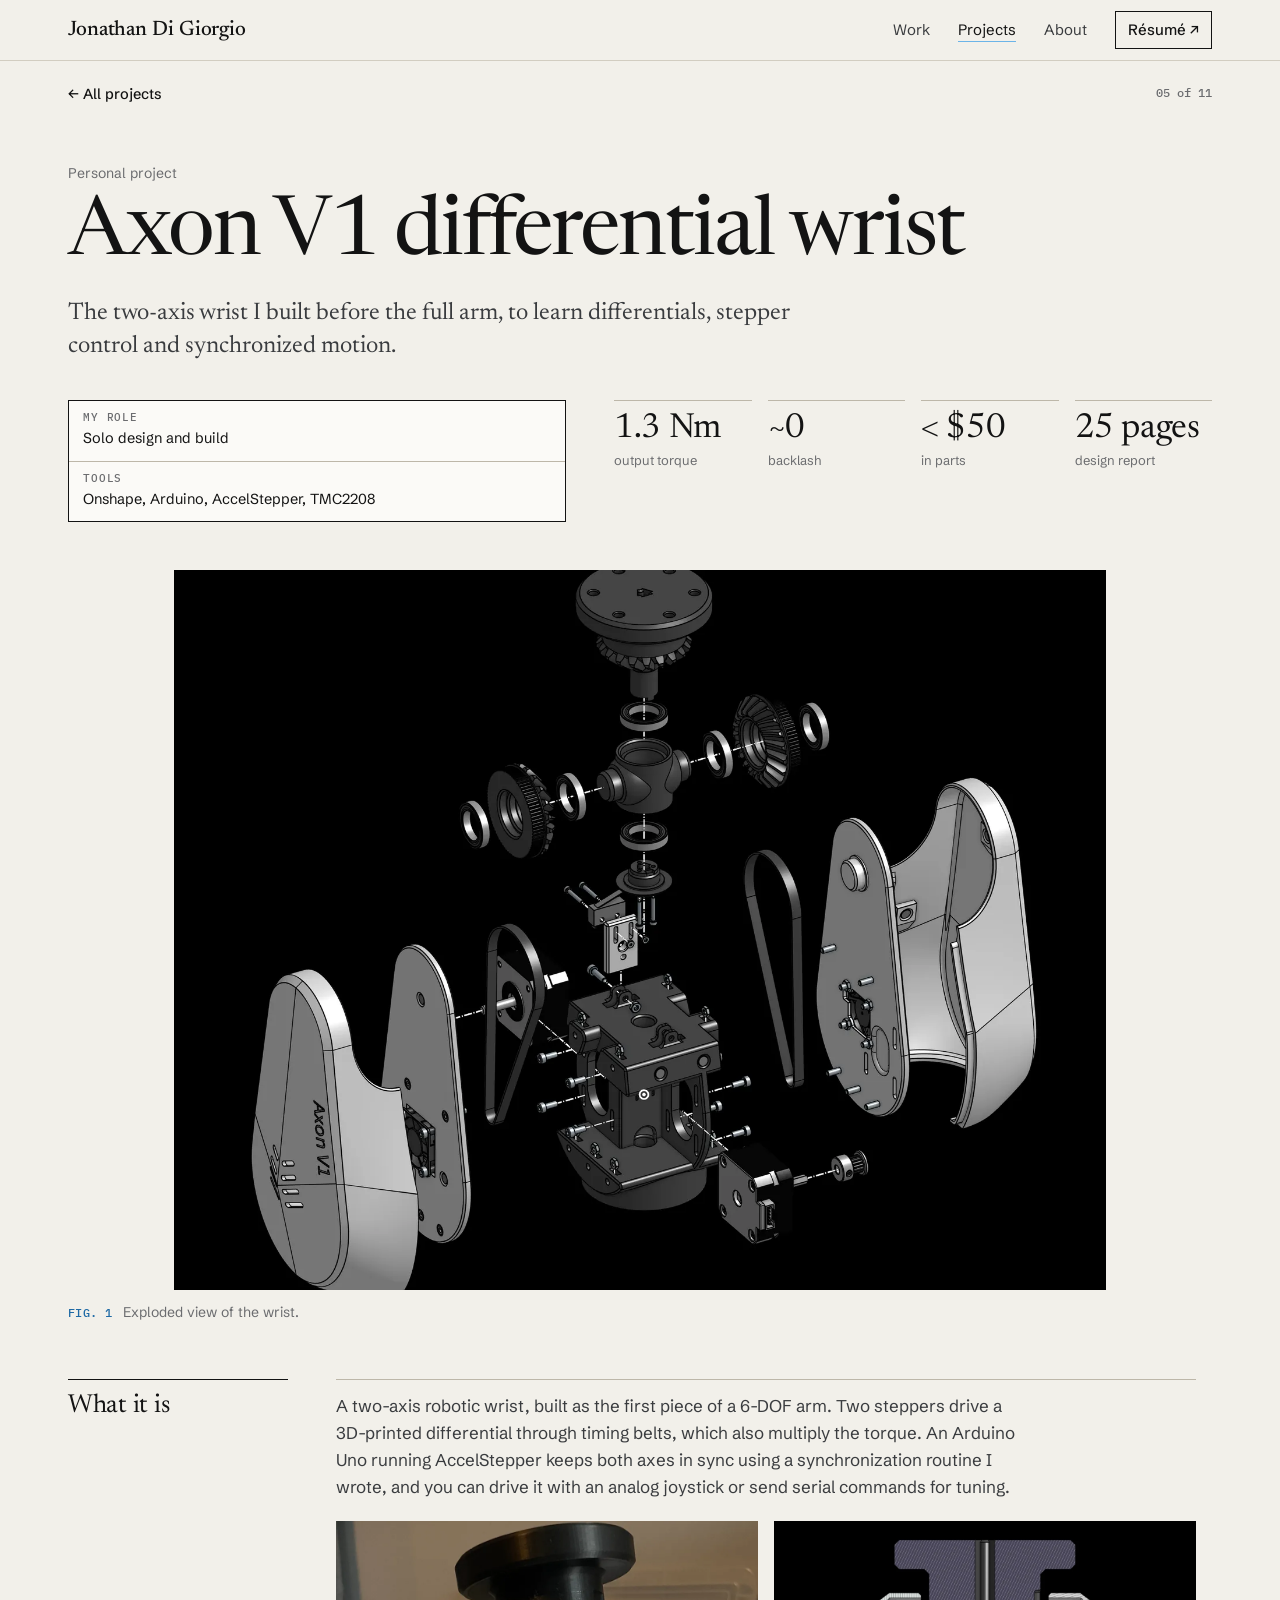
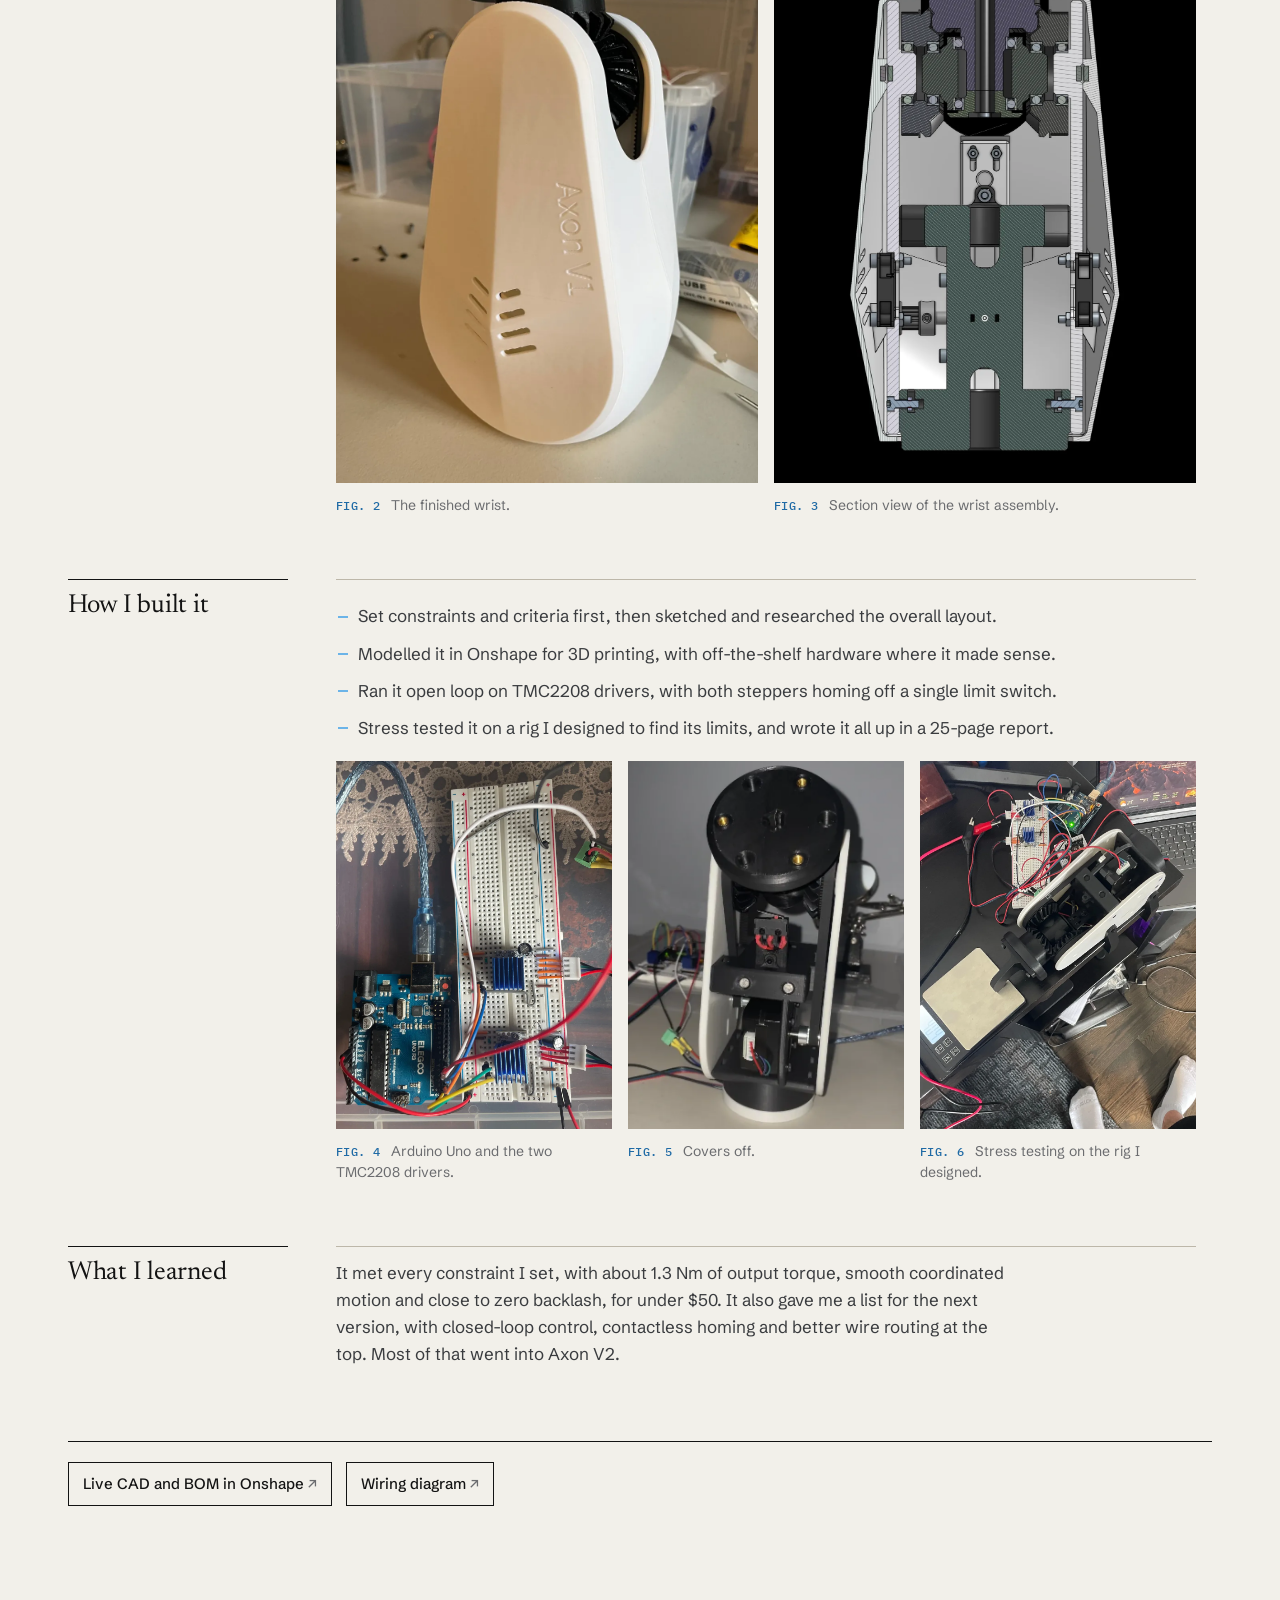
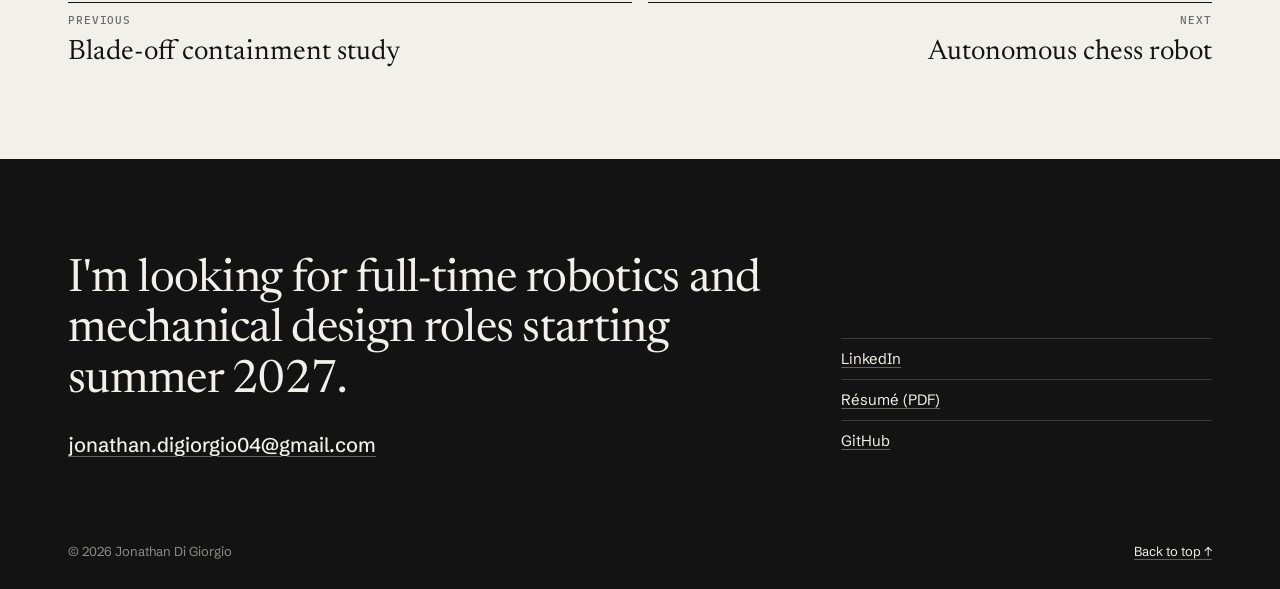
==== commit 93b6e63a: "Rebuild Axon V2 verification, light blue accent, simpler favicon - Axon V2: new Verification section" ====
--- a/projects/axon-v1/index.html
+++ b/projects/axon-v1/index.html
@@ -13,13 +13,13 @@
 <meta property="og:description" content="A two-axis belt-driven differential wrist. 1.3 Nm, near-zero backlash, under $50.">
 <meta property="og:image" content="https://www.jonathandigiorgio.com/assets/img/v1-exploded-1600.webp">
 <meta name="twitter:card" content="summary_large_image">
-<link rel="icon" href="../../favicon.ico" sizes="48x48">
-<link rel="icon" href="../../favicon.svg?v=2" type="image/svg+xml">
+<link rel="icon" href="../../favicon.ico?v=3" sizes="48x48">
+<link rel="icon" href="../../favicon.svg?v=3" type="image/svg+xml">
 <link rel="apple-touch-icon" href="../../apple-touch-icon.png">
 <link rel="preconnect" href="https://fonts.googleapis.com">
 <link rel="preconnect" href="https://fonts.gstatic.com" crossorigin>
 <link rel="stylesheet" href="https://fonts.googleapis.com/css2?family=IBM+Plex+Mono:wght@400;500&family=Newsreader:opsz,wght@6..72,400;6..72,500&family=Schibsted+Grotesk:wght@400;500;600&display=swap">
-<link rel="stylesheet" href="../../assets/site.css?v=20261124">
+<link rel="stylesheet" href="../../assets/site.css?v=20261124b">
 <script async src="https://www.googletagmanager.com/gtag/js?id=G-ZJ9CX0GBKX"></script>
 <script>window.dataLayer=window.dataLayer||[];function gtag(){dataLayer.push(arguments);}gtag('js',new Date());gtag('config','G-ZJ9CX0GBKX');</script>
 </head>
@@ -81,6 +81,6 @@
   <figure><img alt=""><figcaption></figcaption></figure>
   <button class="lb-next" type="button" aria-label="Next image">→</button>
 </dialog>
-<script src="../../assets/site.js?v=20261124" defer></script>
+<script src="../../assets/site.js?v=20261124b" defer></script>
 </body>
 </html>
--- a/assets/site.css
+++ b/assets/site.css
@@ -9,9 +9,10 @@
   --muted: #6b6c6f;
   --rule: #d2cdc1;
   --rule-2: #bdb7a9;
-  --accent: #c2461b;
-  --accent-ink: #9c3510;
-  --accent-soft: rgba(194, 70, 27, .12);
+  --accent: #6cb4e8;
+  --accent-ink: #1f6aa5;
+  --accent-soft: rgba(108, 180, 232, .22);
+  --on-accent: #0d1b26;
   --display: "Newsreader", "Iowan Old Style", Georgia, serif;
   --sans: "Schibsted Grotesk", "Helvetica Neue", Arial, sans-serif;
   --mono: "IBM Plex Mono", ui-monospace, Menlo, monospace;
@@ -29,9 +30,9 @@
     --muted: #8f9093;
     --rule: #2c2e30;
     --rule-2: #3c3e41;
-    --accent: #e3733f;
-    --accent-ink: #f08b5c;
-    --accent-soft: rgba(227, 115, 63, .16);
+    --accent: #7cc2f2;
+    --accent-ink: #8fcbf5;
+    --accent-soft: rgba(124, 194, 242, .18);
   }
 }
 
@@ -67,7 +68,7 @@
 
 /* buttons */
 .btn { display: inline-block; background: var(--ink); color: var(--paper); text-decoration: none; padding: 11px 18px; font-weight: 500; font-size: 15.5px; border: 1px solid var(--ink); }
-.btn:hover { background: var(--accent); border-color: var(--accent); color: #fff; }
+.btn:hover { background: var(--accent); border-color: var(--accent); color: var(--on-accent); }
 .btn.ghost { background: transparent; color: var(--ink); }
 .btn.ghost:hover { background: var(--ink); color: var(--paper); border-color: var(--ink); }
 .text-link { font-weight: 500; font-size: 15.5px; }
@@ -101,7 +102,7 @@
   font: 500 13px/1 var(--mono); transition: transform .18s ease, background .18s ease;
 }
 .balloon::after { content: ""; position: absolute; inset: -7px; border-radius: 50%; border: 1px solid rgba(242, 240, 234, .35); }
-.balloon:hover, .balloon.hl, .balloon:focus-visible { background: var(--accent); border-color: var(--accent); color: #fff; transform: scale(1.15); }
+.balloon:hover, .balloon.hl, .balloon:focus-visible { background: var(--accent); border-color: var(--accent); color: var(--on-accent); transform: scale(1.15); }
 .hero-cap { margin-top: 14px; }
 .hero-cap-head { font-size: 15px; color: var(--ink-2); max-width: 60em; }
 .hero-cap-head a { font-weight: 500; white-space: nowrap; }
@@ -110,7 +111,7 @@
 .legend .bn { grid-row: span 2; width: 22px; height: 22px; border-radius: 50%; border: 1.5px solid var(--ink); display: grid; place-items: center; font: 500 11px/1 var(--mono); }
 .legend .bl { font-size: 14px; font-weight: 500; line-height: 1.3; }
 .legend .bs { font-size: 13px; color: var(--muted); line-height: 1.35; margin-top: 2px; }
-.legend a:hover .bn, .legend a.hl .bn { background: var(--accent); border-color: var(--accent); color: #fff; }
+.legend a:hover .bn, .legend a.hl .bn { background: var(--accent); border-color: var(--accent); color: var(--on-accent); }
 .legend a:hover .bl, .legend a.hl .bl { color: var(--accent-ink); }
 
 /* sections */
@@ -141,7 +142,7 @@
 @keyframes reveal { from { opacity: 0; transform: translateY(-4px); } to { opacity: 1; transform: none; } }
 @media (prefers-reduced-motion: reduce) { .role-more[open] > *:not(summary) { animation: none; } }
 .ticks li { position: relative; padding-left: 22px; margin-top: 10px; color: var(--ink-2); max-width: 44em; }
-.ticks li::before { content: ""; position: absolute; left: 2px; top: .78em; width: 10px; height: 1px; background: var(--accent); }
+.ticks li::before { content: ""; position: absolute; left: 2px; top: .78em; width: 10px; height: 2px; background: var(--accent); }
 .tools { margin-top: 16px; font-size: 14px; color: var(--muted); }
 .tools span { font: 500 10.5px/1 var(--mono); text-transform: uppercase; letter-spacing: .08em; margin-right: 8px; color: var(--ink-2); }
 .rec { margin-top: 20px; padding-left: 18px; border-left: 2px solid var(--accent); max-width: 40em; }
@@ -282,7 +283,7 @@
 .tab span { width: 22px; height: 22px; flex: none; border-radius: 50%; border: 1.5px solid currentColor; display: grid; place-items: center; font: 500 11px/1 var(--mono); }
 .tab:hover { color: var(--ink); }
 .tab[aria-selected="true"] { color: var(--accent-ink); }
-.tab[aria-selected="true"] span { background: var(--accent); border-color: var(--accent); color: #fff; }
+.tab[aria-selected="true"] span { background: var(--accent); border-color: var(--accent); color: var(--on-accent); }
 .sub + .sub { margin-top: 40px; }
 .js .sub { display: none; }
 .js .sub.on { display: block; animation: reveal .25s ease; }
@@ -385,3 +386,24 @@
 }
 .proj-hero .plate.fill > a { display: flex; justify-content: center; }
 .proj-hero .plate.fill img { width: auto; max-width: 100%; max-height: 80vh; }
+
+/* verification */
+.v-h { font: 400 24px/1.2 var(--display); margin: 44px 0 10px; padding-top: 14px; border-top: 1px solid var(--rule-2); }
+table.specs td.ok { color: var(--ink); font-weight: 500; }
+table.specs { min-width: 0; }
+.table-wrap.narrow { max-width: 260px; }
+.table-wrap.narrow table { min-width: 0; }
+.split { display: grid; grid-template-columns: minmax(0, 1.4fr) minmax(0, 1fr); gap: 24px 40px; align-items: start; }
+.split > p { margin: 0; color: var(--ink-2); }
+.gripgrid { display: grid; grid-template-columns: repeat(5, minmax(0, 1fr)); gap: 12px; margin-top: 20px; }
+.gripgrid .plate img { aspect-ratio: 1088 / 1191; object-fit: cover; }
+.gripgrid figcaption { font-size: 13px; margin-top: 6px; }
+.group-cap { font-size: 14px; color: var(--muted); margin-top: 10px; }
+.plate.mid { max-width: 760px; }
+@media (max-width: 760px) {
+  .gripgrid { grid-template-columns: repeat(2, minmax(0, 1fr)); }
+  .split { grid-template-columns: 1fr; }
+}
+.figgrid.hs { grid-template-columns: minmax(0, 1.73fr) minmax(0, 3.84fr); align-items: start; }
+.figgrid.hs .plate { padding: 14px; }
+@media (max-width: 620px) { .figgrid.hs { grid-template-columns: 1fr; } }
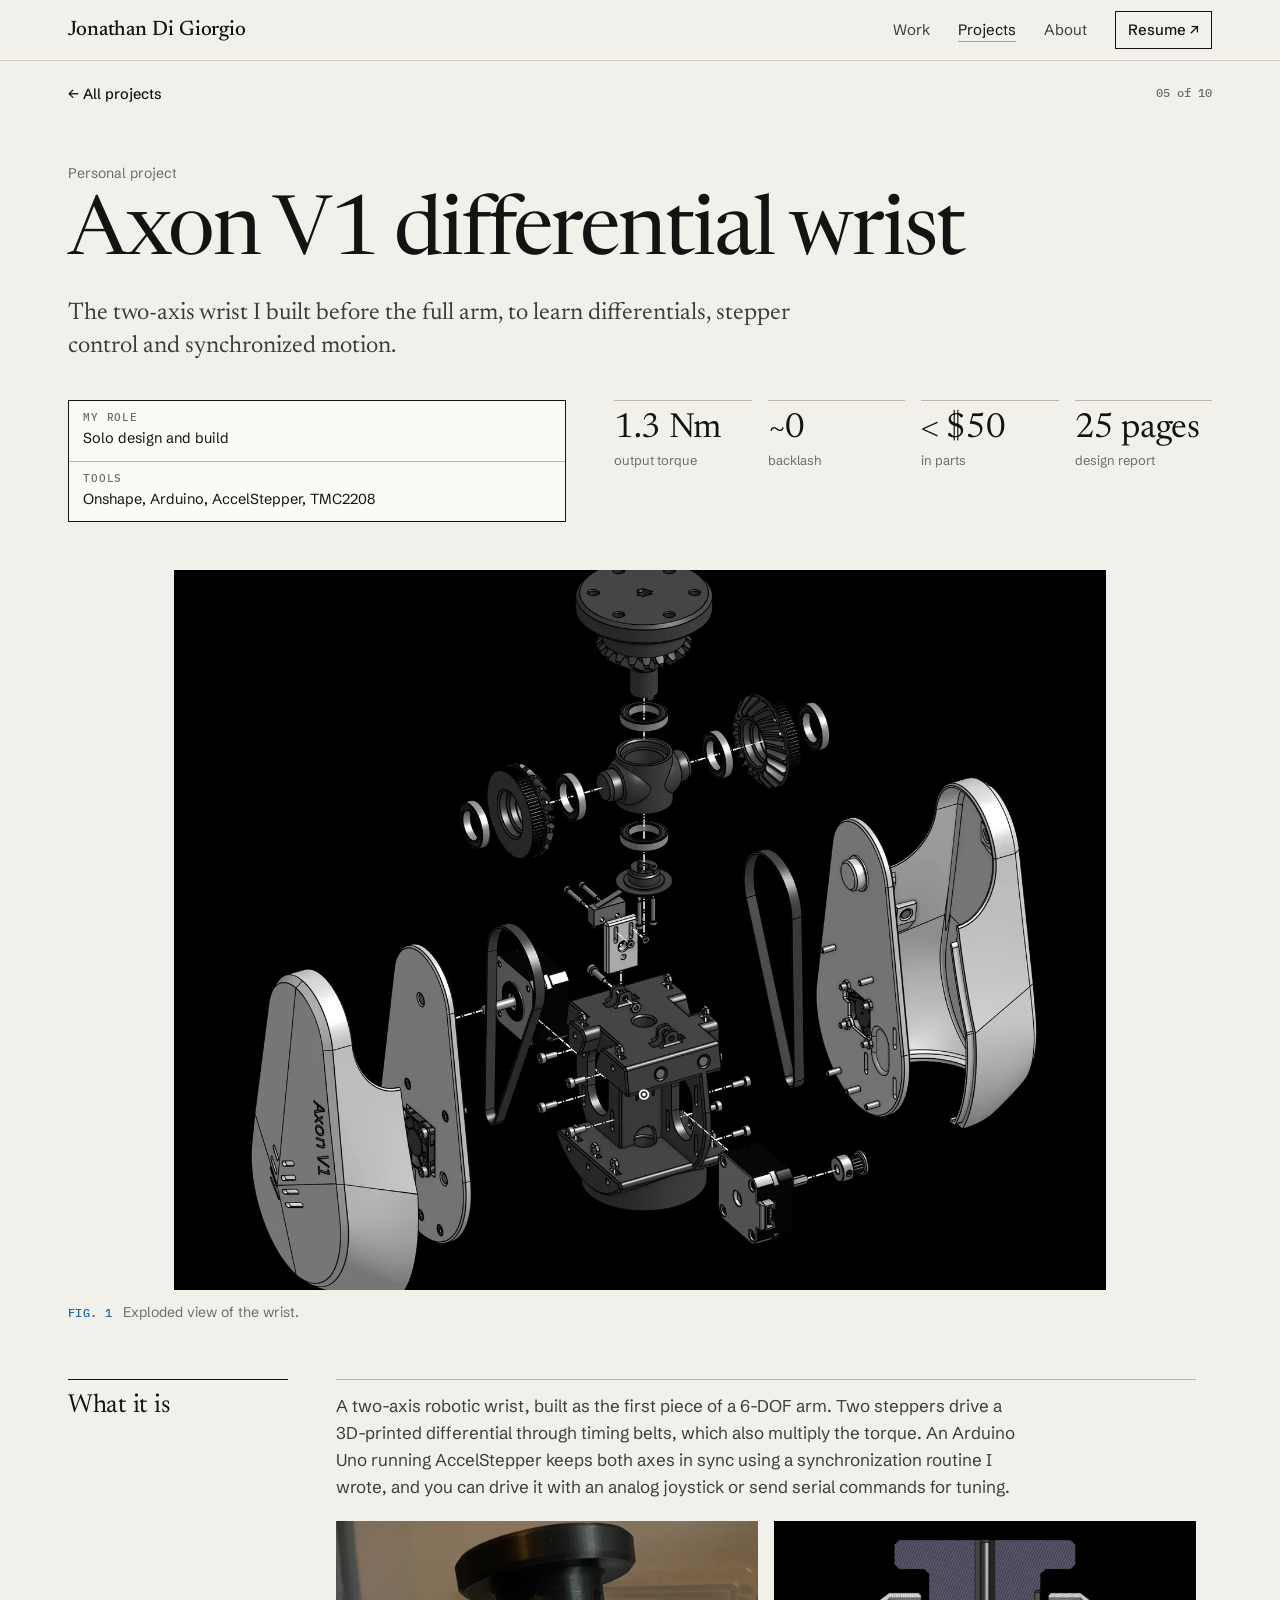
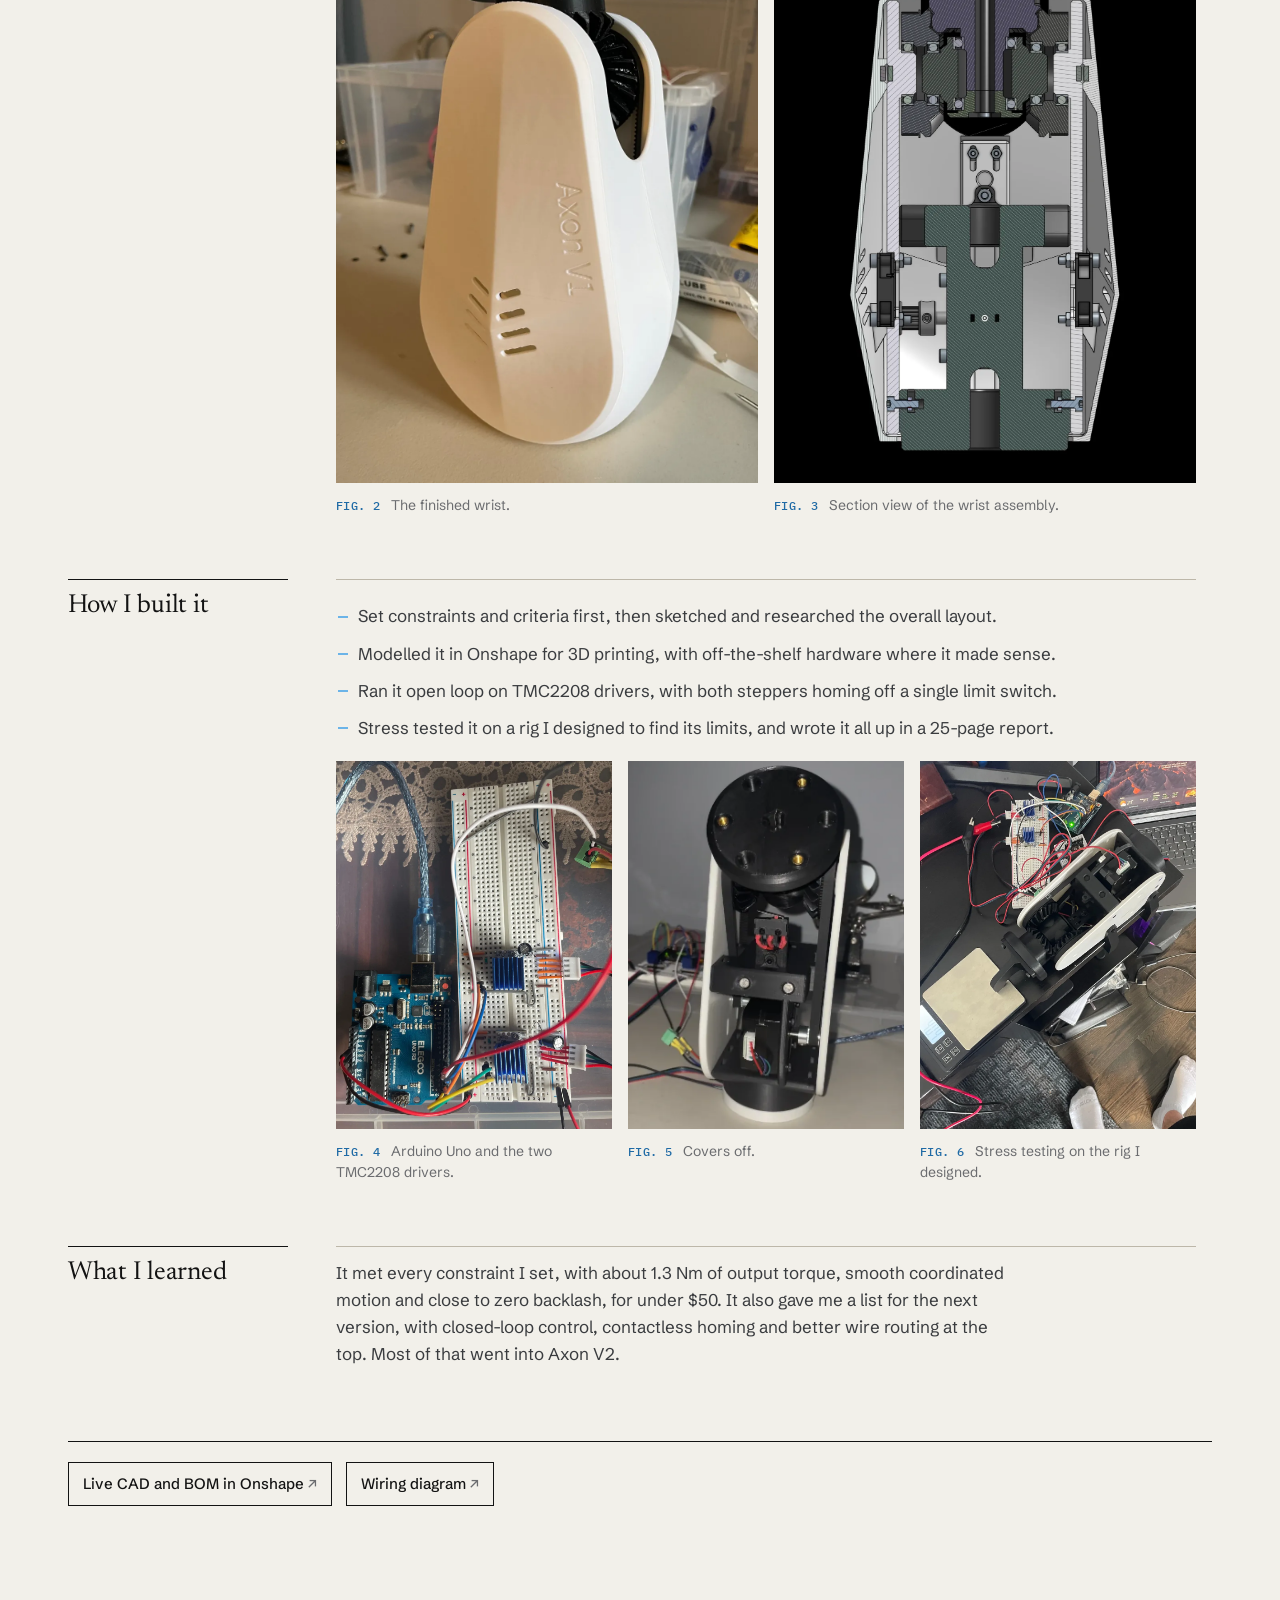
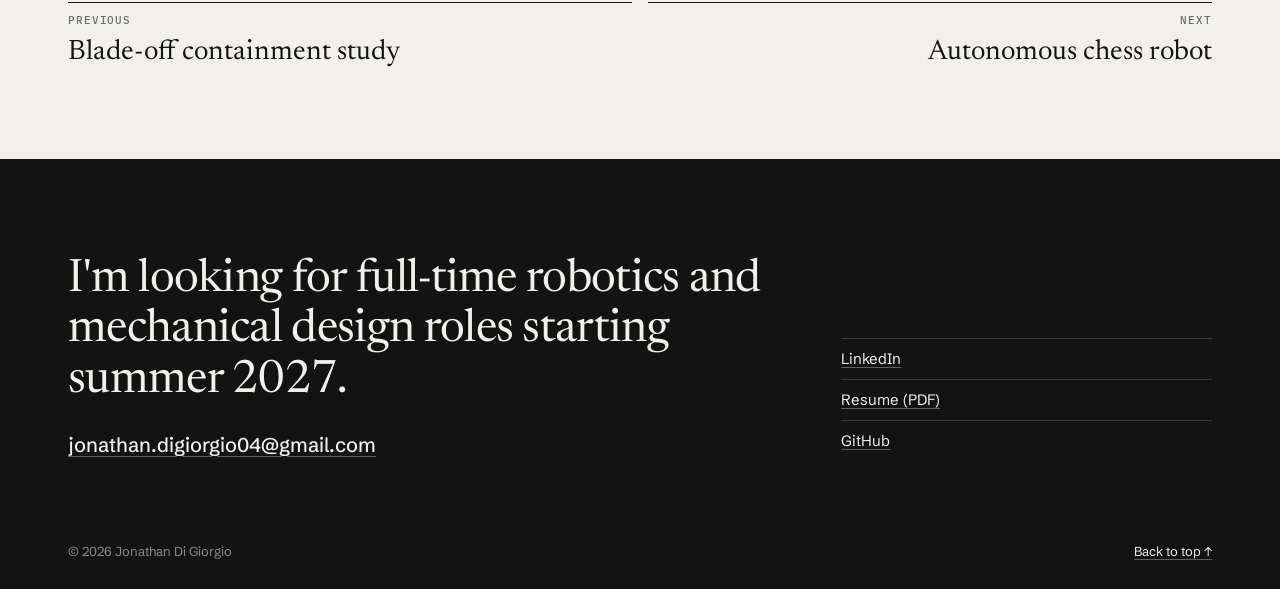
==== commit fd2fa776: "Play Axon V2 test videos as loops, hide smart collar, drop accent on Resume Co-Authored-By: Claude O" ====
--- a/projects/axon-v1/index.html
+++ b/projects/axon-v1/index.html
@@ -19,7 +19,7 @@
 <link rel="preconnect" href="https://fonts.googleapis.com">
 <link rel="preconnect" href="https://fonts.gstatic.com" crossorigin>
 <link rel="stylesheet" href="https://fonts.googleapis.com/css2?family=IBM+Plex+Mono:wght@400;500&family=Newsreader:opsz,wght@6..72,400;6..72,500&family=Schibsted+Grotesk:wght@400;500;600&display=swap">
-<link rel="stylesheet" href="../../assets/site.css?v=20261124b">
+<link rel="stylesheet" href="../../assets/site.css?v=20261124c">
 <script async src="https://www.googletagmanager.com/gtag/js?id=G-ZJ9CX0GBKX"></script>
 <script>window.dataLayer=window.dataLayer||[];function gtag(){dataLayer.push(arguments);}gtag('js',new Date());gtag('config','G-ZJ9CX0GBKX');</script>
 </head>
@@ -32,13 +32,13 @@
       <a href="../../#work">Work</a>
       <a href="../../#projects" aria-current="page">Projects</a>
       <a href="../../#about">About</a>
-      <a class="nav-cta" href="../../assets/docs/Jonathan_DiGiorgio_Resume.pdf" target="_blank" rel="noopener">Résumé <span aria-hidden="true">↗</span></a>
+      <a class="nav-cta" href="../../assets/docs/Jonathan_DiGiorgio_Resume.pdf" target="_blank" rel="noopener">Resume <span aria-hidden="true">↗</span></a>
     </nav>
   </div>
 </header>
 <main id="main" class="proj">
   <div class="wrap">
-    <nav class="crumbs" aria-label="Breadcrumb"><a href="../../#projects">← All projects</a><span>05 of 11</span></nav>
+    <nav class="crumbs" aria-label="Breadcrumb"><a href="../../#projects">← All projects</a><span>05 of 10</span></nav>
     <header class="proj-head">
       <p class="proj-kind">Personal project</p>
       <h1>Axon V1 differential wrist</h1>
@@ -68,7 +68,7 @@
       </div>
       <ul class="foot-links">
         <li><a href="https://www.linkedin.com/in/j-digiorgio/" target="_blank" rel="noopener">LinkedIn</a></li>
-        <li><a href="../../assets/docs/Jonathan_DiGiorgio_Resume.pdf" target="_blank" rel="noopener">Résumé (PDF)</a></li>
+        <li><a href="../../assets/docs/Jonathan_DiGiorgio_Resume.pdf" target="_blank" rel="noopener">Resume (PDF)</a></li>
         <li><a href="https://github.com/jddigior" target="_blank" rel="noopener">GitHub</a></li>
       </ul>
     </div>
@@ -81,6 +81,6 @@
   <figure><img alt=""><figcaption></figcaption></figure>
   <button class="lb-next" type="button" aria-label="Next image">→</button>
 </dialog>
-<script src="../../assets/site.js?v=20261124b" defer></script>
+<script src="../../assets/site.js?v=20261124c" defer></script>
 </body>
 </html>
--- a/assets/site.css
+++ b/assets/site.css
@@ -407,3 +407,10 @@
 .figgrid.hs { grid-template-columns: minmax(0, 1.73fr) minmax(0, 3.84fr); align-items: start; }
 .figgrid.hs .plate { padding: 14px; }
 @media (max-width: 620px) { .figgrid.hs { grid-template-columns: 1fr; } }
+
+/* looping clips */
+.clip video { display: block; width: 100%; height: auto; background: var(--plate); }
+.gripgrid .clip video { aspect-ratio: 540 / 592; object-fit: cover; }
+.dexgrid .clip video { aspect-ratio: 16 / 9; object-fit: cover; }
+.dexgrid { gap: 12px; }
+.psec-body > .clip { margin: 20px 0 8px; }
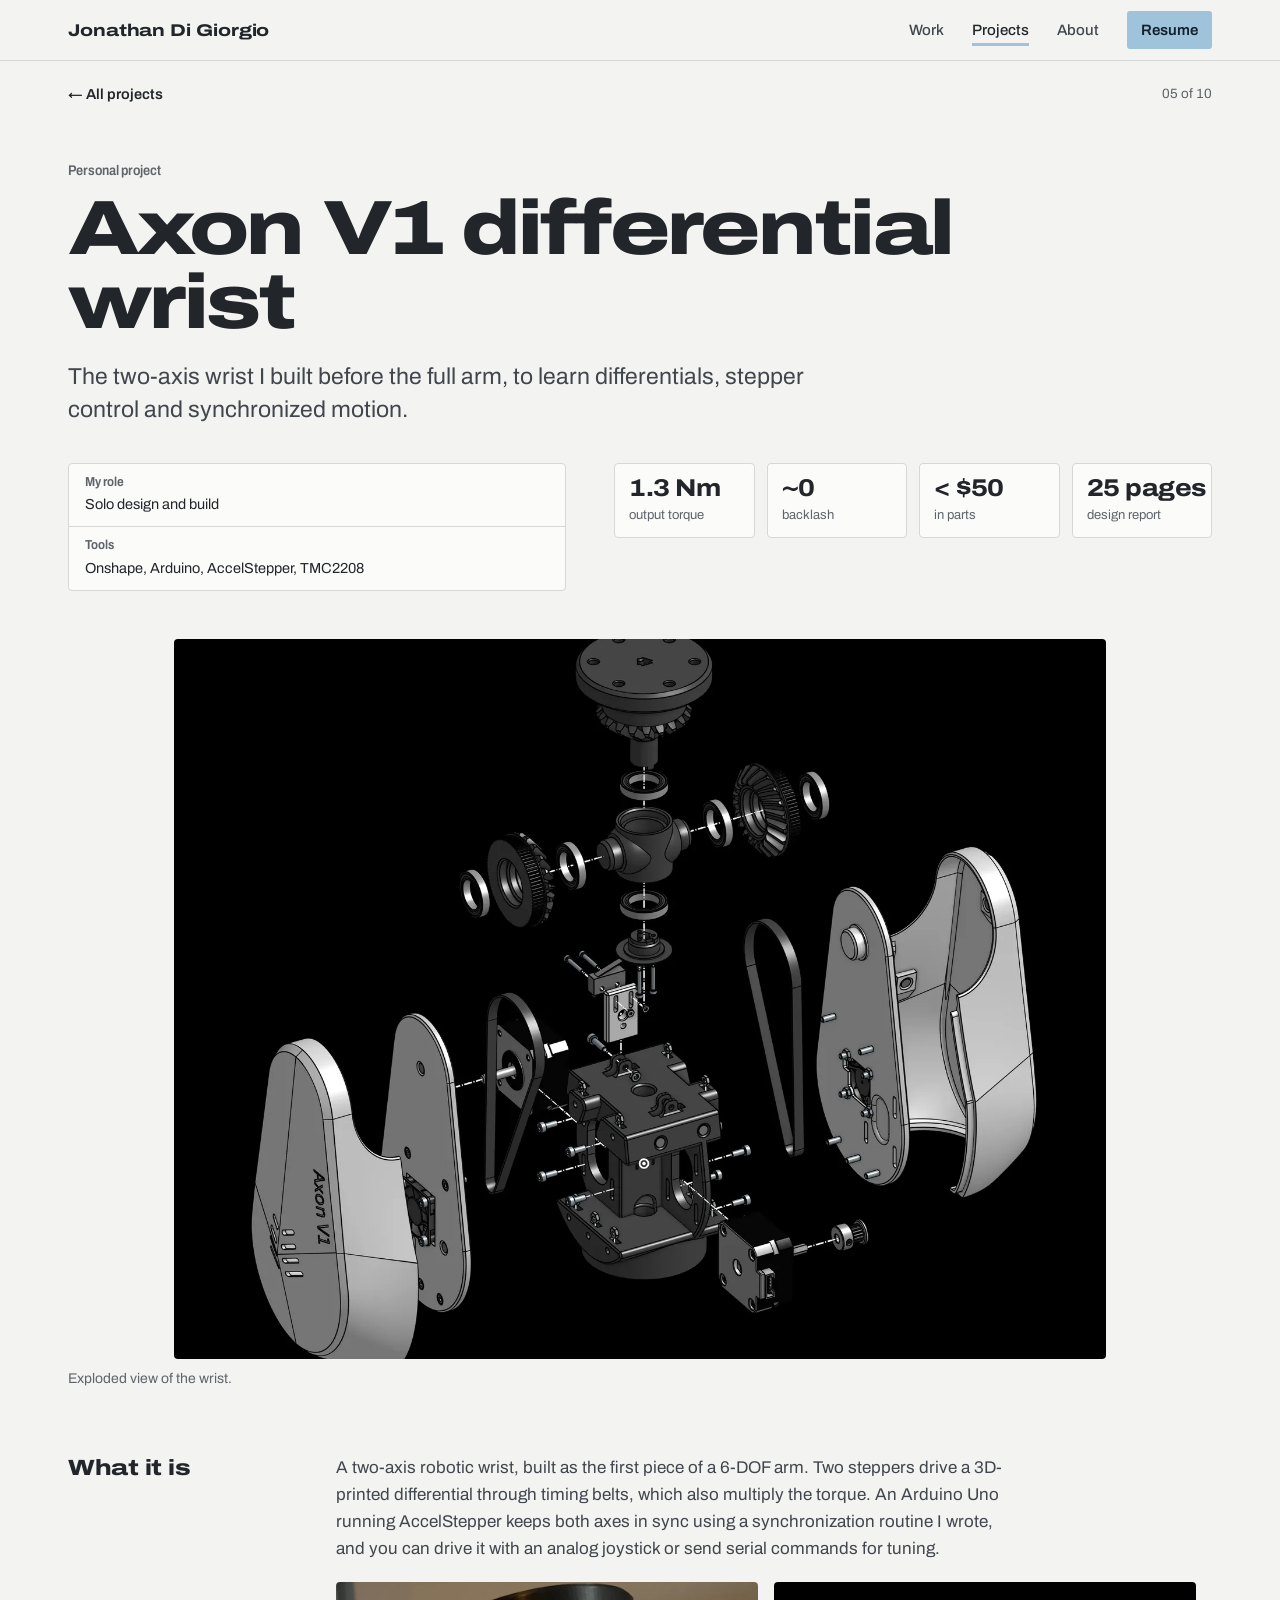
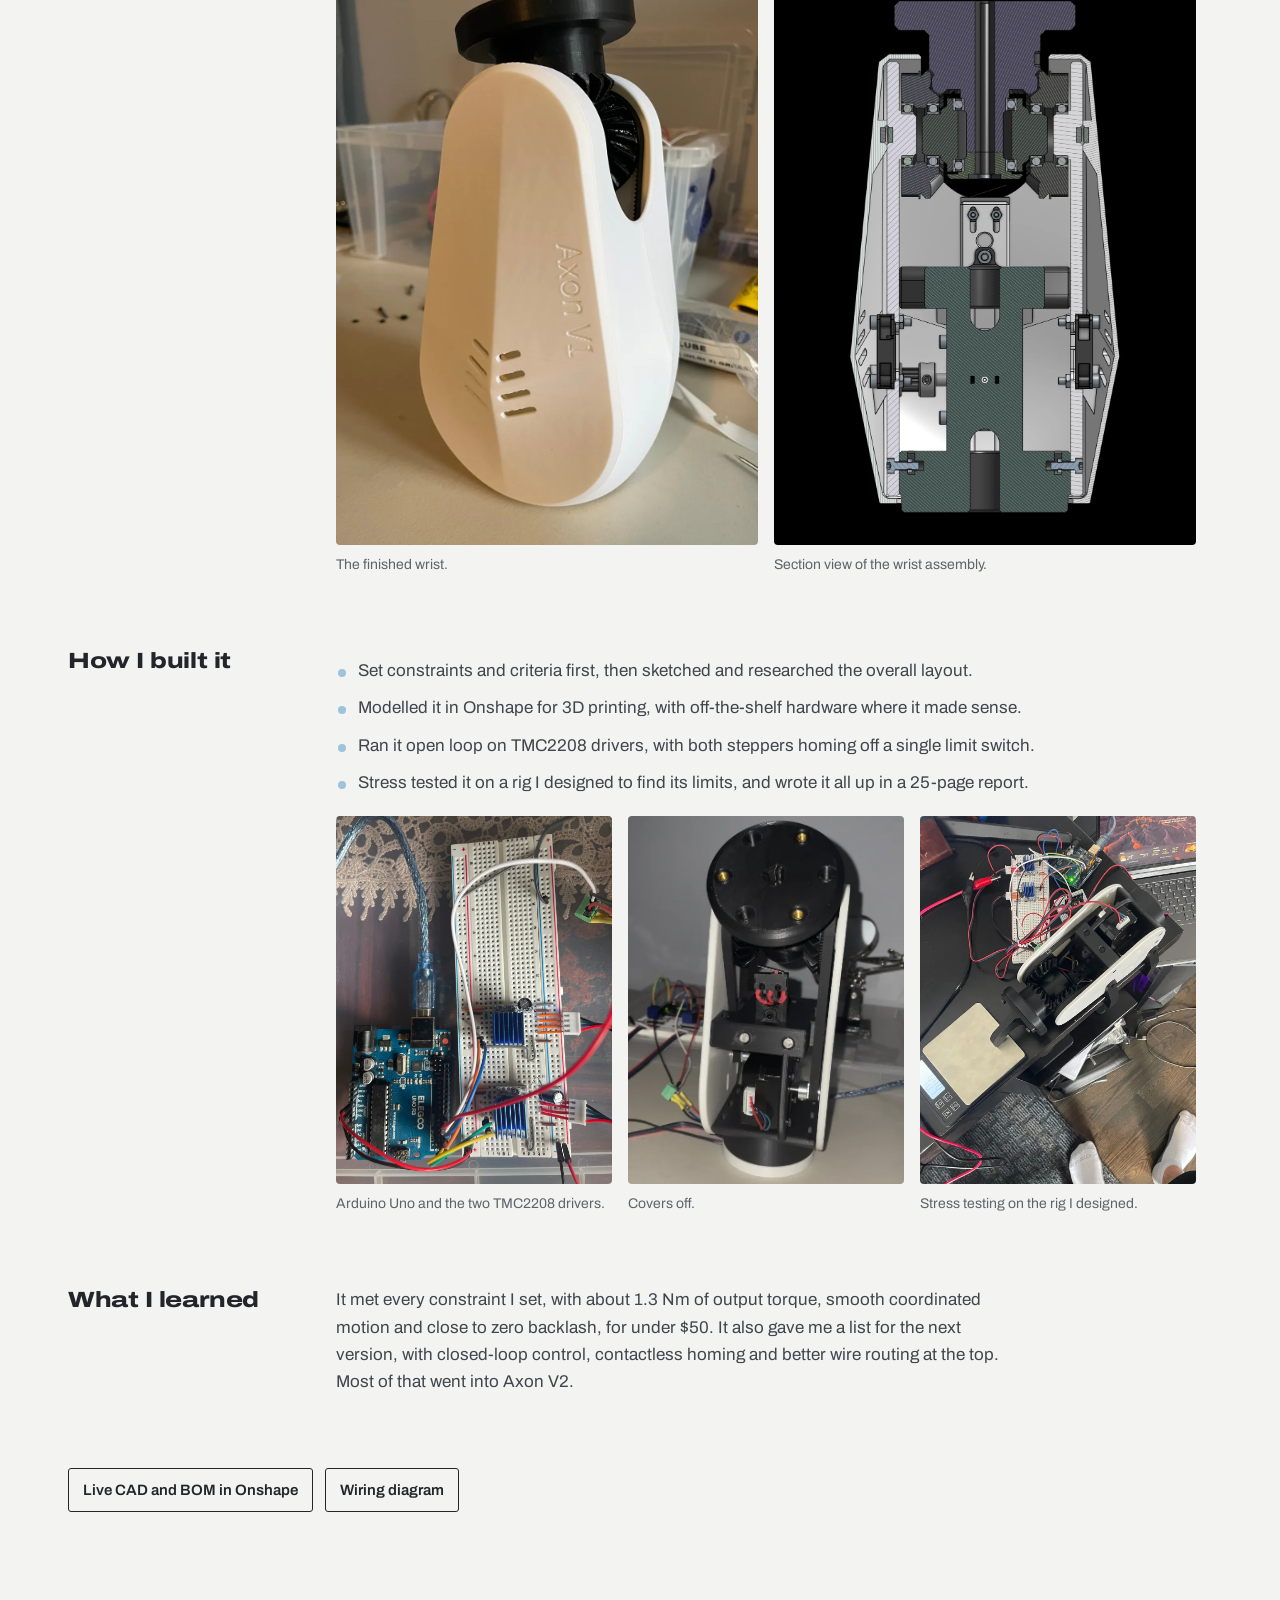
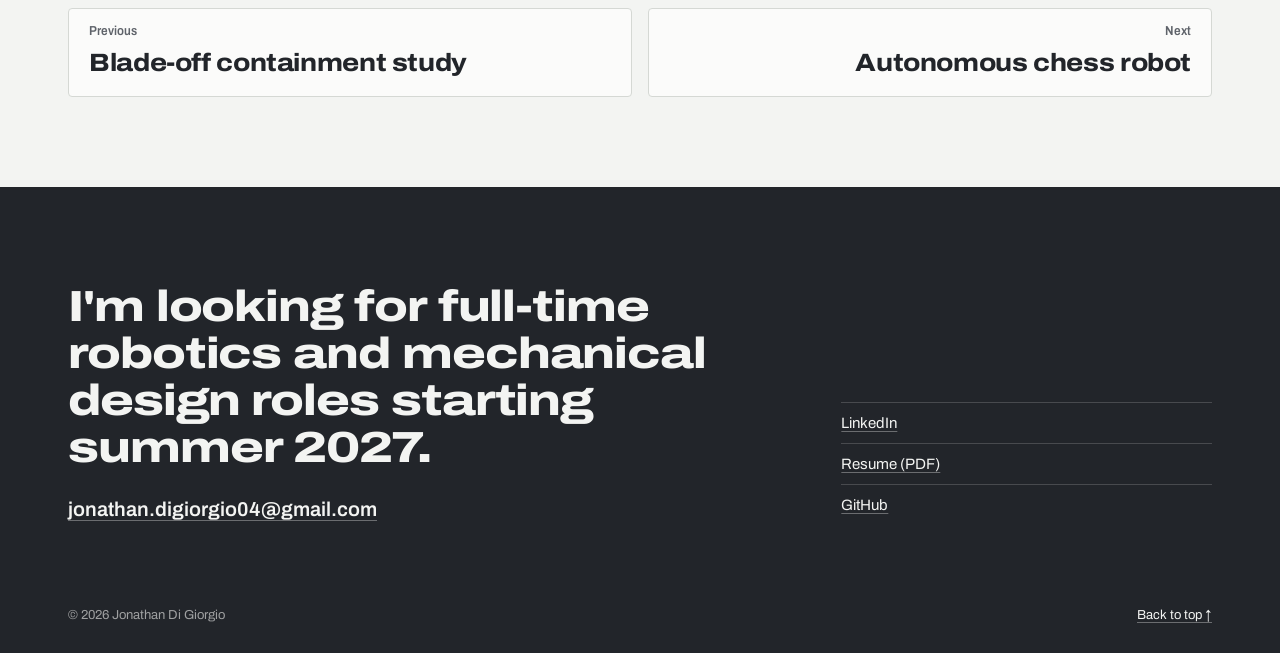
==== commit 006a3310: "Redesign site: bench palette, Archivo type, hero-first layout, work timeline Drop FIG labels, index " ====
--- a/projects/axon-v1/index.html
+++ b/projects/axon-v1/index.html
@@ -13,13 +13,13 @@
 <meta property="og:description" content="A two-axis belt-driven differential wrist. 1.3 Nm, near-zero backlash, under $50.">
 <meta property="og:image" content="https://www.jonathandigiorgio.com/assets/img/v1-exploded-1600.webp">
 <meta name="twitter:card" content="summary_large_image">
-<link rel="icon" href="../../favicon.ico?v=3" sizes="48x48">
-<link rel="icon" href="../../favicon.svg?v=3" type="image/svg+xml">
+<link rel="icon" href="../../favicon.ico?v=4" sizes="48x48">
+<link rel="icon" href="../../favicon.svg?v=4" type="image/svg+xml">
 <link rel="apple-touch-icon" href="../../apple-touch-icon.png">
 <link rel="preconnect" href="https://fonts.googleapis.com">
 <link rel="preconnect" href="https://fonts.gstatic.com" crossorigin>
-<link rel="stylesheet" href="https://fonts.googleapis.com/css2?family=IBM+Plex+Mono:wght@400;500&family=Newsreader:opsz,wght@6..72,400;6..72,500&family=Schibsted+Grotesk:wght@400;500;600&display=swap">
-<link rel="stylesheet" href="../../assets/site.css?v=20261124c">
+<link rel="stylesheet" href="https://fonts.googleapis.com/css2?family=Archivo:wdth,wght@62..125,100..900&display=swap">
+<link rel="stylesheet" href="../../assets/site.css?v=20261124d">
 <script async src="https://www.googletagmanager.com/gtag/js?id=G-ZJ9CX0GBKX"></script>
 <script>window.dataLayer=window.dataLayer||[];function gtag(){dataLayer.push(arguments);}gtag('js',new Date());gtag('config','G-ZJ9CX0GBKX');</script>
 </head>
@@ -32,7 +32,7 @@
       <a href="../../#work">Work</a>
       <a href="../../#projects" aria-current="page">Projects</a>
       <a href="../../#about">About</a>
-      <a class="nav-cta" href="../../assets/docs/Jonathan_DiGiorgio_Resume.pdf" target="_blank" rel="noopener">Resume <span aria-hidden="true">↗</span></a>
+      <a class="nav-cta" href="../../assets/docs/Jonathan_DiGiorgio_Resume.pdf" target="_blank" rel="noopener">Resume</a>
     </nav>
   </div>
 </header>
@@ -49,9 +49,9 @@
       <dl class="figures big"><div><dt>1.3 Nm</dt><dd>output torque</dd></div><div><dt>~0</dt><dd>backlash</dd></div><div><dt>&lt; $50</dt><dd>in parts</dd></div><div><dt>25 pages</dt><dd>design report</dd></div></dl>
     </div>
   </div>
-  <div class="wrap proj-hero"><figure class="plate fill"><a class="zoom" href="../../assets/img/v1-exploded-1600.webp" data-caption="Exploded view of the wrist." aria-label="Open full size: Exploded render of the Axon V1 wrist"><img src="../../assets/img/v1-exploded-1600.webp" srcset="../../assets/img/v1-exploded-800.webp 800w, ../../assets/img/v1-exploded-1600.webp 1600w" sizes="(min-width: 1280px) 1200px, 100vw" width="2304" height="1780" alt="Exploded render of the Axon V1 wrist" decoding="async" loading="lazy"></a><figcaption><span class="fig-n">FIG. 1</span> Exploded view of the wrist.</figcaption></figure></div>
+  <div class="wrap proj-hero"><figure class="plate fill"><a class="zoom" href="../../assets/img/v1-exploded-1600.webp" data-caption="Exploded view of the wrist." aria-label="Open full size: Exploded render of the Axon V1 wrist"><img src="../../assets/img/v1-exploded-1600.webp" srcset="../../assets/img/v1-exploded-800.webp 800w, ../../assets/img/v1-exploded-1600.webp 1600w" sizes="(min-width: 1280px) 1200px, 100vw" width="2304" height="1780" alt="Exploded render of the Axon V1 wrist" decoding="async" loading="lazy"></a><figcaption>Exploded view of the wrist.</figcaption></figure></div>
   <div class="wrap proj-body">
-    <section class="psec"><h2>What it is</h2><div class="psec-body"><p>A two-axis robotic wrist, built as the first piece of a 6-DOF arm. Two steppers drive a 3D-printed differential through timing belts, which also multiply the torque. An Arduino Uno running AccelStepper keeps both axes in sync using a synchronization routine I wrote, and you can drive it with an analog joystick or send serial commands for tuning.</p><div class="figgrid c2 matched-tall"><figure class="plate fill"><a class="zoom" href="../../assets/img/v1-built-1200.webp" data-caption="The finished wrist." aria-label="Open full size: The finished Axon V1 wrist with its white printed covers"><img src="../../assets/img/v1-built-1200.webp" srcset="../../assets/img/v1-built-700.webp 700w, ../../assets/img/v1-built-1200.webp 1200w" sizes="(min-width: 1100px) 900px, 100vw" width="1800" height="2112" alt="The finished Axon V1 wrist with its white printed covers" decoding="async" loading="lazy"></a><figcaption><span class="fig-n">FIG. 2</span> The finished wrist.</figcaption></figure><figure class="plate fill"><a class="zoom" href="../../assets/img/v1-section-1200.webp" data-caption="Section view of the wrist assembly." aria-label="Open full size: Section view of the wrist assembly showing the gears, bearings and belt drive"><img src="../../assets/img/v1-section-1200.webp" srcset="../../assets/img/v1-section-700.webp 700w, ../../assets/img/v1-section-1200.webp 1200w" sizes="(min-width: 1100px) 900px, 100vw" width="1744" height="2304" alt="Section view of the wrist assembly showing the gears, bearings and belt drive" decoding="async" loading="lazy"></a><figcaption><span class="fig-n">FIG. 3</span> Section view of the wrist assembly.</figcaption></figure></div></div></section><section class="psec"><h2>How I built it</h2><div class="psec-body"><ul class="ticks"><li>Set constraints and criteria first, then sketched and researched the overall layout.</li><li>Modelled it in Onshape for 3D printing, with off-the-shelf hardware where it made sense.</li><li>Ran it open loop on TMC2208 drivers, with both steppers homing off a single limit switch.</li><li>Stress tested it on a rig I designed to find its limits, and wrote it all up in a 25-page report.</li></ul><div class="figgrid c3 matched-tall"><figure class="plate fill"><a class="zoom" href="../../assets/img/v1-electronics-1200.webp" data-caption="Arduino Uno and the two TMC2208 drivers." aria-label="Open full size: Arduino Uno and two stepper drivers wired on a breadboard"><img src="../../assets/img/v1-electronics-1200.webp" srcset="../../assets/img/v1-electronics-700.webp 700w, ../../assets/img/v1-electronics-1200.webp 1200w" sizes="(min-width: 1100px) 900px, 100vw" width="1800" height="2160" alt="Arduino Uno and two stepper drivers wired on a breadboard" decoding="async" loading="lazy"></a><figcaption><span class="fig-n">FIG. 4</span> Arduino Uno and the two TMC2208 drivers.</figcaption></figure><figure class="plate fill"><a class="zoom" href="../../assets/img/v1-internals-603.webp" data-caption="Covers off." aria-label="Open full size: The wrist with its covers removed, showing the motor and frame"><img src="../../assets/img/v1-internals-603.webp" srcset="../../assets/img/v1-internals-603.webp 603w" sizes="(min-width: 1100px) 900px, 100vw" width="603" height="843" alt="The wrist with its covers removed, showing the motor and frame" decoding="async" loading="lazy"></a><figcaption><span class="fig-n">FIG. 5</span> Covers off.</figcaption></figure><figure class="plate fill"><a class="zoom" href="../../assets/img/v1-rig-1200.webp" data-caption="Stress testing on the rig I designed." aria-label="Open full size: The wrist mounted on its stress test rig"><img src="../../assets/img/v1-rig-1200.webp" srcset="../../assets/img/v1-rig-700.webp 700w, ../../assets/img/v1-rig-1200.webp 1200w" sizes="(min-width: 1100px) 900px, 100vw" width="1800" height="1967" alt="The wrist mounted on its stress test rig" decoding="async" loading="lazy"></a><figcaption><span class="fig-n">FIG. 6</span> Stress testing on the rig I designed.</figcaption></figure></div></div></section><section class="psec"><h2>What I learned</h2><div class="psec-body"><p>It met every constraint I set, with about 1.3 Nm of output torque, smooth coordinated motion and close to zero backlash, for under $50. It also gave me a list for the next version, with closed-loop control, contactless homing and better wire routing at the top. Most of that went into Axon V2.</p></div></section>
+    <section class="psec"><h2>What it is</h2><div class="psec-body"><p>A two-axis robotic wrist, built as the first piece of a 6-DOF arm. Two steppers drive a 3D-printed differential through timing belts, which also multiply the torque. An Arduino Uno running AccelStepper keeps both axes in sync using a synchronization routine I wrote, and you can drive it with an analog joystick or send serial commands for tuning.</p><div class="figgrid c2 matched-tall"><figure class="plate fill"><a class="zoom" href="../../assets/img/v1-built-1200.webp" data-caption="The finished wrist." aria-label="Open full size: The finished Axon V1 wrist with its white printed covers"><img src="../../assets/img/v1-built-1200.webp" srcset="../../assets/img/v1-built-700.webp 700w, ../../assets/img/v1-built-1200.webp 1200w" sizes="(min-width: 1100px) 900px, 100vw" width="1800" height="2112" alt="The finished Axon V1 wrist with its white printed covers" decoding="async" loading="lazy"></a><figcaption>The finished wrist.</figcaption></figure><figure class="plate fill"><a class="zoom" href="../../assets/img/v1-section-1200.webp" data-caption="Section view of the wrist assembly." aria-label="Open full size: Section view of the wrist assembly showing the gears, bearings and belt drive"><img src="../../assets/img/v1-section-1200.webp" srcset="../../assets/img/v1-section-700.webp 700w, ../../assets/img/v1-section-1200.webp 1200w" sizes="(min-width: 1100px) 900px, 100vw" width="1744" height="2304" alt="Section view of the wrist assembly showing the gears, bearings and belt drive" decoding="async" loading="lazy"></a><figcaption>Section view of the wrist assembly.</figcaption></figure></div></div></section><section class="psec"><h2>How I built it</h2><div class="psec-body"><ul class="ticks"><li>Set constraints and criteria first, then sketched and researched the overall layout.</li><li>Modelled it in Onshape for 3D printing, with off-the-shelf hardware where it made sense.</li><li>Ran it open loop on TMC2208 drivers, with both steppers homing off a single limit switch.</li><li>Stress tested it on a rig I designed to find its limits, and wrote it all up in a 25-page report.</li></ul><div class="figgrid c3 matched-tall"><figure class="plate fill"><a class="zoom" href="../../assets/img/v1-electronics-1200.webp" data-caption="Arduino Uno and the two TMC2208 drivers." aria-label="Open full size: Arduino Uno and two stepper drivers wired on a breadboard"><img src="../../assets/img/v1-electronics-1200.webp" srcset="../../assets/img/v1-electronics-700.webp 700w, ../../assets/img/v1-electronics-1200.webp 1200w" sizes="(min-width: 1100px) 900px, 100vw" width="1800" height="2160" alt="Arduino Uno and two stepper drivers wired on a breadboard" decoding="async" loading="lazy"></a><figcaption>Arduino Uno and the two TMC2208 drivers.</figcaption></figure><figure class="plate fill"><a class="zoom" href="../../assets/img/v1-internals-603.webp" data-caption="Covers off." aria-label="Open full size: The wrist with its covers removed, showing the motor and frame"><img src="../../assets/img/v1-internals-603.webp" srcset="../../assets/img/v1-internals-603.webp 603w" sizes="(min-width: 1100px) 900px, 100vw" width="603" height="843" alt="The wrist with its covers removed, showing the motor and frame" decoding="async" loading="lazy"></a><figcaption>Covers off.</figcaption></figure><figure class="plate fill"><a class="zoom" href="../../assets/img/v1-rig-1200.webp" data-caption="Stress testing on the rig I designed." aria-label="Open full size: The wrist mounted on its stress test rig"><img src="../../assets/img/v1-rig-1200.webp" srcset="../../assets/img/v1-rig-700.webp 700w, ../../assets/img/v1-rig-1200.webp 1200w" sizes="(min-width: 1100px) 900px, 100vw" width="1800" height="1967" alt="The wrist mounted on its stress test rig" decoding="async" loading="lazy"></a><figcaption>Stress testing on the rig I designed.</figcaption></figure></div></div></section><section class="psec"><h2>What I learned</h2><div class="psec-body"><p>It met every constraint I set, with about 1.3 Nm of output torque, smooth coordinated motion and close to zero backlash, for under $50. It also gave me a list for the next version, with closed-loop control, contactless homing and better wire routing at the top. Most of that went into Axon V2.</p></div></section>
     <div class="ext"><a href="https://cad.onshape.com/documents/6f3381f7019f99a0050790c5/w/73012f0bdf031a2263803ee2/e/5793963b5aeb29827f76694e?renderMode=0&amp;uiState=683cbac90496457e6057e083" target="_blank" rel="noopener">Live CAD and BOM in Onshape</a><a href="https://app.cirkitdesigner.com/project/1e2f7573-cb2f-44a8-8ccd-d9841350be9a" target="_blank" rel="noopener">Wiring diagram</a></div>
   </div>
   <nav class="wrap pager" aria-label="More projects">
@@ -81,6 +81,6 @@
   <figure><img alt=""><figcaption></figcaption></figure>
   <button class="lb-next" type="button" aria-label="Next image">→</button>
 </dialog>
-<script src="../../assets/site.js?v=20261124c" defer></script>
+<script src="../../assets/site.js?v=20261124d" defer></script>
 </body>
 </html>
--- a/assets/site.css
+++ b/assets/site.css
@@ -1,38 +1,48 @@
-/* Jonathan Di Giorgio · site styles */
+/* Jonathan Di Giorgio · site styles
+   Palette taken from Axon V2 itself: graphite, bench white, arm grey, the pale-blue bearing caps,
+   and the birch ledge it was photographed on. One family (Archivo); its width axis carries the voice:
+   wide and heavy for headings, like part numbers stamped into a casting; normal width for reading. */
 :root {
-  --paper: #f2f0ea;
-  --paper-2: #e9e6de;
-  --plate: #e4e0d6;
-  --white: #fbfaf7;
-  --ink: #131313;
-  --ink-2: #3a3c3f;
-  --muted: #6b6c6f;
-  --rule: #d2cdc1;
-  --rule-2: #bdb7a9;
-  --accent: #6cb4e8;
-  --accent-ink: #1f6aa5;
-  --accent-soft: rgba(108, 180, 232, .22);
-  --on-accent: #0d1b26;
-  --display: "Newsreader", "Iowan Old Style", Georgia, serif;
-  --sans: "Schibsted Grotesk", "Helvetica Neue", Arial, sans-serif;
-  --mono: "IBM Plex Mono", ui-monospace, Menlo, monospace;
+  --paper: #f3f4f2;      /* bench white */
+  --paper-2: #e8eae7;
+  --plate: #e3e5e2;
+  --white: #fbfbfa;
+  --ink: #22252a;        /* graphite */
+  --ink-2: #41454c;
+  --muted: #5f636a;      /* arm grey, darkened for text contrast */
+  --arm: #6f737a;
+  --rule: #d5d8d4;
+  --rule-2: #b9bdb9;
+  --accent: #9ec3db;     /* bearing blue: interactive things only */
+  --accent-ink: #2b6890;
+  --accent-soft: rgba(158, 195, 219, .4);
+  --on-accent: #12212c;
+  --birch: #d8b98a;      /* the ledge */
+  --on-birch: #2b2418;
+  --birch-2: #5f4f37;
+  --sans: "Archivo", "Helvetica Neue", Arial, sans-serif;
+  --display: var(--sans);
+  --mono: var(--sans);
   --wrap: 1240px;
   --gut: clamp(16px, 4vw, 48px);
 }
 @media (prefers-color-scheme: dark) {
   :root {
-    --paper: #131414;
-    --paper-2: #1a1b1c;
-    --plate: #1f2021;
-    --white: #222324;
-    --ink: #eceae4;
-    --ink-2: #c6c4be;
-    --muted: #8f9093;
-    --rule: #2c2e30;
-    --rule-2: #3c3e41;
-    --accent: #7cc2f2;
-    --accent-ink: #8fcbf5;
-    --accent-soft: rgba(124, 194, 242, .18);
+    --paper: #1b1d20;
+    --paper-2: #22252a;
+    --plate: #26292d;
+    --white: #2a2d31;
+    --ink: #ecedea;
+    --ink-2: #c9ccc8;
+    --muted: #9da1a7;
+    --rule: #33373c;
+    --rule-2: #4a4f55;
+    --accent: #9ec3db;
+    --accent-ink: #acd0e8;
+    --accent-soft: rgba(158, 195, 219, .25);
+    --birch: #76603f;
+    --on-birch: #f3ead9;
+    --birch-2: #d8b98a;
   }
 }
 
@@ -40,140 +50,145 @@
 html { -webkit-text-size-adjust: 100%; scroll-padding-top: 76px; }
 @media (prefers-reduced-motion: no-preference) { html { scroll-behavior: smooth; } }
 body {
-  margin: 0; background: var(--paper); color: var(--ink);
-  font: 400 17px/1.6 var(--sans); -webkit-font-smoothing: antialiased; text-rendering: optimizeLegibility;
+  margin: 0; background: var(--paper); color: var(--ink); overflow-x: clip;
+  font: 400 17px/1.6 var(--sans); font-stretch: 100%; -webkit-font-smoothing: antialiased; text-rendering: optimizeLegibility;
 }
 img, svg { display: block; max-width: 100%; height: auto; }
 a { color: inherit; text-decoration-line: underline; text-decoration-thickness: 1px; text-underline-offset: .2em; text-decoration-color: var(--rule-2); }
 a:hover { color: var(--accent-ink); text-decoration-color: currentColor; }
-:focus-visible { outline: 2px solid var(--accent); outline-offset: 3px; }
+:focus-visible { outline: 2px solid var(--accent-ink); outline-offset: 3px; }
 h1, h2, h3, h4, p, ul, ol, dl, dd, figure, blockquote { margin: 0; padding: 0; }
 ul, ol { list-style: none; }
-h1, h2, h3 { font-weight: 500; }
+h1, h2, h3 { font-weight: 700; }
 .wrap { max-width: var(--wrap); margin: 0 auto; padding: 0 var(--gut); }
 .skip { position: absolute; left: -999px; top: 8px; background: var(--ink); color: var(--paper); padding: 8px 12px; z-index: 100; }
 .skip:focus { left: 8px; }
-.fig-n { font: 500 11.5px/1 var(--mono); letter-spacing: .04em; color: var(--accent-ink); margin-right: .5em; white-space: nowrap; }
+.fig-n { display: none; }
+.num { font-variant-numeric: tabular-nums; }
 
 /* header */
 .site-head { position: sticky; top: 0; z-index: 30; background: var(--paper); border-bottom: 1px solid var(--rule); }
 .head-row { display: flex; align-items: center; justify-content: space-between; gap: 20px; height: 60px; }
-.wordmark { font: 500 21px/1 var(--display); text-decoration: none; letter-spacing: -.005em; white-space: nowrap; }
-.nav { display: flex; align-items: center; gap: 28px; font-size: 15px; }
+.wordmark { font: 750 expanded 17px/1 var(--display); text-decoration: none; letter-spacing: -.005em; white-space: nowrap; }
+.nav { display: flex; align-items: center; gap: 28px; font-size: 15px; font-weight: 500; }
 .nav a { text-decoration: none; color: var(--ink-2); }
 .nav a:hover, .nav a[aria-current] { color: var(--ink); }
-.nav a[aria-current] { text-decoration: underline; text-decoration-color: var(--accent); text-underline-offset: 6px; }
-.nav .nav-cta { color: var(--ink); font-weight: 500; border: 1px solid var(--ink); padding: 6px 12px; white-space: nowrap; }
+.nav a[aria-current] { text-decoration: underline; text-decoration-color: var(--accent); text-decoration-thickness: 3px; text-underline-offset: 8px; }
+.nav .nav-cta { color: var(--on-accent); background: var(--accent); font-weight: 600; padding: 7px 14px; border-radius: 3px; white-space: nowrap; }
 .nav .nav-cta:hover { background: var(--ink); color: var(--paper); }
 
 /* buttons */
-.btn { display: inline-block; background: var(--ink); color: var(--paper); text-decoration: none; padding: 11px 18px; font-weight: 500; font-size: 15.5px; border: 1px solid var(--ink); }
+.btn { display: inline-block; background: var(--ink); color: var(--paper); text-decoration: none; padding: 12px 20px; font-weight: 600; font-size: 15.5px; border: 1.5px solid var(--ink); border-radius: 3px; }
 .btn:hover { background: var(--accent); border-color: var(--accent); color: var(--on-accent); }
 .btn.ghost { background: transparent; color: var(--ink); }
 .btn.ghost:hover { background: var(--ink); color: var(--paper); border-color: var(--ink); }
-.text-link { font-weight: 500; font-size: 15.5px; }
+.text-link { font-weight: 600; font-size: 15.5px; }
 
 /* hero */
-.hero { padding: clamp(36px, 6vw, 72px) 0 clamp(48px, 7vw, 96px); }
-.hero-grid { display: grid; grid-template-columns: minmax(0, 1.25fr) minmax(0, 1fr); grid-template-areas: "text tb" "fig fig"; column-gap: clamp(28px, 5vw, 80px); align-items: end; }
-.hero-text { grid-area: text; }
-.hero-grid > .title-block { grid-area: tb; }
-.hero-fig { grid-area: fig; }
-.hero h1 { font: 500 15px/1 var(--sans); letter-spacing: .01em; color: var(--muted); margin-bottom: 18px; }
-.pitch { font: 400 clamp(36px, 5.2vw, 66px)/1.04 var(--display); letter-spacing: -.02em; max-width: 13em; }
-.hero-sub { margin-top: 24px; font-size: clamp(16.5px, 1.4vw, 18.5px); color: var(--ink-2); max-width: 34em; }
-.hero-links { display: flex; flex-wrap: wrap; align-items: center; gap: 12px 14px; margin-top: 28px; }
+.hero { padding-top: clamp(28px, 4.5vw, 60px); }
+.hero-top { display: grid; grid-template-columns: minmax(0, 1.5fr) minmax(0, 1fr); gap: 20px clamp(28px, 5vw, 72px); align-items: end; }
+.hero h1 { font: 820 expanded clamp(40px, 6.6vw, 92px)/.94 var(--display); letter-spacing: -.035em; }
+.pitch { margin-top: 18px; font: 500 clamp(20px, 2vw, 26px)/1.3 var(--sans); letter-spacing: -.01em; max-width: 24em; }
+.hero-sub { font-size: clamp(16px, 1.25vw, 17.5px); color: var(--ink-2); max-width: 32em; }
+.hero-links { display: flex; flex-wrap: wrap; align-items: center; gap: 12px 14px; margin-top: 22px; }
 .hero-links .text-link { margin-left: 6px; }
 
-.title-block { display: grid; grid-template-columns: 1fr 1fr; border: 1px solid var(--ink); background: var(--white); }
-.tb-cell { padding: 10px 14px 12px; border-right: 1px solid var(--rule-2); border-bottom: 1px solid var(--rule-2); }
-.tb-cell:nth-child(2n) { border-right: 0; }
-.tb-cell:last-child { grid-column: 1 / -1; border-right: 0; border-bottom: 0; }
-.title-block dt { font: 500 10.5px/1.2 var(--mono); text-transform: uppercase; letter-spacing: .08em; color: var(--muted); margin-bottom: 5px; }
-.title-block dd { font-size: 14.5px; line-height: 1.4; color: var(--ink); }
-
-.hero-fig { margin-top: clamp(36px, 5vw, 56px); }
-.hero-img { position: relative; background: #2a2b2d; overflow: hidden; }
+.hero-fig { margin-top: clamp(28px, 4vw, 48px); }
+/* The birch band picks up where the photo's ledge is, so the arm sits on the page. */
+.hero-row { background: linear-gradient(to bottom, transparent 0 74%, var(--birch) 74% 100%); }
+.hero-img { position: relative; background: #2a2b2d; overflow: hidden; border-radius: 4px; }
 .hero-img img { width: 100%; }
+.hero-cap { background: var(--birch); color: var(--on-birch); padding: 16px 0 clamp(28px, 4vw, 44px); }
+.hero-cap-head { font-size: 15.5px; max-width: 60em; }
+.hero-cap-head a { font-weight: 700; white-space: nowrap; text-decoration-color: currentColor; }
+.hero-cap-head a:hover { color: inherit; text-decoration-thickness: 2px; }
 .balloon {
   position: absolute; left: var(--x); top: var(--y); width: 30px; height: 30px; margin: -15px 0 0 -15px;
   display: grid; place-items: center; border-radius: 50%; text-decoration: none;
-  background: rgba(19, 19, 19, .55); border: 1.5px solid #f2f0ea; color: #f2f0ea;
-  font: 500 13px/1 var(--mono); transition: transform .18s ease, background .18s ease;
-}
-.balloon::after { content: ""; position: absolute; inset: -7px; border-radius: 50%; border: 1px solid rgba(242, 240, 234, .35); }
+  background: rgba(34, 37, 42, .6); border: 1.5px solid #f3f4f2; color: #f3f4f2;
+  font: 700 13px/1 var(--sans); font-variant-numeric: tabular-nums; transition: transform .18s ease, background .18s ease;
+}
+.balloon::after { content: ""; position: absolute; inset: -7px; border-radius: 50%; border: 1px solid rgba(243, 244, 242, .35); }
 .balloon:hover, .balloon.hl, .balloon:focus-visible { background: var(--accent); border-color: var(--accent); color: var(--on-accent); transform: scale(1.15); }
-.hero-cap { margin-top: 14px; }
-.hero-cap-head { font-size: 15px; color: var(--ink-2); max-width: 60em; }
-.hero-cap-head a { font-weight: 500; white-space: nowrap; }
-.legend { display: grid; grid-template-columns: repeat(6, minmax(0, 1fr)); margin-top: 18px; border-top: 1px solid var(--ink); }
-.legend a { display: grid; grid-template-columns: 26px 1fr; column-gap: 8px; padding: 12px 12px 4px 0; text-decoration: none; }
-.legend .bn { grid-row: span 2; width: 22px; height: 22px; border-radius: 50%; border: 1.5px solid var(--ink); display: grid; place-items: center; font: 500 11px/1 var(--mono); }
-.legend .bl { font-size: 14px; font-weight: 500; line-height: 1.3; }
-.legend .bs { font-size: 13px; color: var(--muted); line-height: 1.35; margin-top: 2px; }
-.legend a:hover .bn, .legend a.hl .bn { background: var(--accent); border-color: var(--accent); color: var(--on-accent); }
-.legend a:hover .bl, .legend a.hl .bl { color: var(--accent-ink); }
+.legend { display: grid; grid-template-columns: repeat(6, minmax(0, 1fr)); gap: 0 14px; margin-top: 16px; }
+.legend a { display: grid; grid-template-columns: 26px 1fr; column-gap: 8px; padding: 10px 0 4px; text-decoration: none; border-top: 1.5px solid rgba(43, 36, 24, .35); }
+.legend .bn { grid-row: span 2; width: 22px; height: 22px; border-radius: 50%; border: 1.5px solid currentColor; display: grid; place-items: center; font: 700 11px/1 var(--sans); }
+.legend .bl { font-size: 14px; font-weight: 650; line-height: 1.3; }
+.legend .bs { font-size: 13px; line-height: 1.35; margin-top: 2px; opacity: .8; }
+.legend a:hover, .legend a.hl { color: inherit; border-top-color: currentColor; }
+.legend a:hover .bn, .legend a.hl .bn { background: var(--on-birch); border-color: var(--on-birch); color: var(--birch); }
+@media (prefers-color-scheme: dark) { .legend a { border-top-color: rgba(243, 234, 217, .3); } }
+
+.facts { display: grid; grid-template-columns: repeat(5, minmax(0, 1fr)); gap: 16px 28px; padding: 26px 0 0; }
+.facts dt { font: 650 semi-condensed 13.5px/1.2 var(--sans); color: var(--muted); margin-bottom: 4px; }
+.facts dd { font-size: 15px; line-height: 1.45; }
 
 /* sections */
-.section { padding: clamp(56px, 8vw, 112px) 0; border-top: 1px solid var(--rule); }
-.sec-head { display: grid; grid-template-columns: minmax(0, 1fr) minmax(0, 1.4fr); gap: 24px 48px; align-items: baseline; margin-bottom: clamp(32px, 5vw, 56px); }
-.sec-head h2 { font: 400 clamp(40px, 5vw, 64px)/1 var(--display); letter-spacing: -.02em; }
+.section { padding: clamp(64px, 9vw, 120px) 0 0; }
+.section:last-of-type { padding-bottom: clamp(64px, 9vw, 120px); }
+.sec-head { display: grid; grid-template-columns: minmax(0, 1fr) minmax(0, 1.4fr); gap: 16px 48px; align-items: end; margin-bottom: clamp(32px, 5vw, 56px); }
+.sec-head h2 { font: 820 expanded clamp(44px, 6.4vw, 88px)/.9 var(--display); letter-spacing: -.035em; }
 .sec-head p { color: var(--ink-2); max-width: 36em; font-size: 17px; }
-.sub-h { font: 500 13px/1 var(--mono); text-transform: uppercase; letter-spacing: .08em; color: var(--muted); margin-bottom: 14px; }
-
-/* work */
-.role { display: grid; grid-template-columns: minmax(0, 1fr) minmax(0, 1.4fr); gap: 16px 48px; padding: 34px 0; border-top: 1px solid var(--rule-2); }
-.role:first-child { border-top: 1px solid var(--ink); }
-.role-co h3 { font: 400 clamp(28px, 3vw, 38px)/1.05 var(--display); letter-spacing: -.01em; }
-.role-when { margin-top: 10px; font-size: 14px; color: var(--muted); line-height: 1.5; }
-.role-title { font-weight: 500; font-size: 15.5px; margin-bottom: 8px; }
-.role-lead { color: var(--ink-2); max-width: 40em; }
-.figures { display: grid; grid-template-columns: repeat(4, minmax(0, 1fr)); gap: 0 16px; margin-top: 22px; }
-.figures div { border-top: 1px solid var(--rule-2); padding-top: 10px; }
-.figures dt { font: 400 30px/1.05 var(--display); letter-spacing: -.01em; }
-.figures dd { font-size: 13px; color: var(--muted); line-height: 1.35; margin-top: 5px; }
-.role-more { margin-top: 18px; }
-.role-more summary { cursor: pointer; display: inline-flex; align-items: center; gap: 8px; font-weight: 500; font-size: 15px; list-style: none; padding: 4px 0; }
+.sub-h { font: 750 expanded 20px/1.2 var(--display); letter-spacing: -.01em; margin-bottom: 14px; }
+
+/* work: a timeline. Dates on the left, a rail with a node per role. */
+.roles { position: relative; }
+.role { display: grid; grid-template-columns: 170px minmax(0, 1fr); gap: 8px 40px; }
+.role-when { padding-top: 6px; font-size: 14.5px; color: var(--muted); line-height: 1.45; text-align: right; }
+.role-when b { display: block; font-weight: 650; color: var(--ink); font-variant-numeric: tabular-nums; }
+.role-body { position: relative; border-left: 2px solid var(--rule-2); padding: 0 0 clamp(44px, 5vw, 64px) clamp(24px, 3vw, 40px); }
+.role:last-child .role-body { padding-bottom: 8px; }
+.role-body::before { content: ""; position: absolute; left: -8px; top: 12px; width: 14px; height: 14px; border-radius: 50%; background: var(--paper); border: 2px solid var(--ink); }
+.role:first-child .role-body::before { background: var(--accent); border-color: var(--accent-ink); }
+.role-body h3 { font: 800 expanded clamp(26px, 2.8vw, 36px)/1.05 var(--display); letter-spacing: -.02em; }
+.role-title { font-weight: 600; font-size: 15.5px; margin: 6px 0 10px; color: var(--ink-2); }
+.role-lead { max-width: 42em; }
+.figures { display: grid; grid-template-columns: repeat(4, minmax(0, 1fr)); gap: 12px; margin-top: 22px; max-width: 760px; }
+.figures div { background: var(--white); border: 1px solid var(--rule); border-radius: 4px; padding: 12px 14px; }
+.figures dt { font: 760 semi-expanded 28px/1.05 var(--display); letter-spacing: -.02em; font-variant-numeric: tabular-nums; }
+.figures dd { font-size: 13px; color: var(--muted); line-height: 1.35; margin-top: 6px; }
+.role-more { margin-top: 18px; max-width: 46em; }
+.role-more summary { cursor: pointer; display: inline-flex; align-items: center; gap: 10px; font-weight: 650; font-size: 15px; list-style: none; padding: 4px 0; }
 .role-more summary::-webkit-details-marker { display: none; }
-.role-more summary::before { content: "+"; font: 500 15px/1 var(--mono); width: 18px; height: 18px; border: 1px solid var(--ink); display: grid; place-items: center; }
-.role-more[open] summary::before { content: "−"; }
+.role-more summary::before { content: ""; width: 9px; height: 9px; border-right: 2px solid currentColor; border-bottom: 2px solid currentColor; transform: rotate(-45deg); transition: transform .2s ease; margin-left: 2px; }
+.role-more[open] summary::before { transform: rotate(45deg) translate(-2px, -2px); }
 .role-more summary:hover { color: var(--accent-ink); }
+.role-more summary .less { display: none; }
+.role-more[open] summary .less { display: inline; }
+.role-more[open] summary .more { display: none; }
 .role-more[open] > *:not(summary) { animation: reveal .25s ease; }
 @keyframes reveal { from { opacity: 0; transform: translateY(-4px); } to { opacity: 1; transform: none; } }
-@media (prefers-reduced-motion: reduce) { .role-more[open] > *:not(summary) { animation: none; } }
+@media (prefers-reduced-motion: reduce) { .role-more[open] > *:not(summary), .js .sub.on { animation: none !important; } }
 .ticks li { position: relative; padding-left: 22px; margin-top: 10px; color: var(--ink-2); max-width: 44em; }
-.ticks li::before { content: ""; position: absolute; left: 2px; top: .78em; width: 10px; height: 2px; background: var(--accent); }
+.ticks li::before { content: ""; position: absolute; left: 2px; top: .7em; width: 8px; height: 8px; border-radius: 50%; background: var(--accent); }
 .tools { margin-top: 16px; font-size: 14px; color: var(--muted); }
-.tools span { font: 500 10.5px/1 var(--mono); text-transform: uppercase; letter-spacing: .08em; margin-right: 8px; color: var(--ink-2); }
-.rec { margin-top: 20px; padding-left: 18px; border-left: 2px solid var(--accent); max-width: 40em; }
-.rec p { font: 400 18.5px/1.45 var(--display); color: var(--ink); }
+.tools span { font-weight: 650; margin-right: 8px; color: var(--ink-2); }
+.rec { margin-top: 20px; padding: 14px 18px; background: var(--white); border-left: 3px solid var(--accent); max-width: 40em; }
+.rec p { font: 450 18px/1.5 var(--sans); color: var(--ink); }
 .rec cite { display: block; margin-top: 8px; font: normal 13.5px/1.4 var(--sans); color: var(--muted); }
-.role-link { margin-top: 16px; font-weight: 500; font-size: 15px; }
-.role-link a::after, .t-link::after { content: " →"; }
-.teams { margin-top: clamp(40px, 5vw, 64px); }
-.team-list li { display: grid; grid-template-columns: minmax(0, 1fr) minmax(0, 1fr) 140px minmax(0, 1fr); gap: 4px 24px; padding: 14px 0; border-top: 1px solid var(--rule-2); align-items: baseline; font-size: 15.5px; }
-.team-list li:last-child { border-bottom: 1px solid var(--rule-2); }
-.t-name { font-weight: 500; }
+.role-link { margin-top: 16px; font-weight: 650; font-size: 15px; }
+.teams { margin-top: clamp(48px, 6vw, 72px); }
+.team-list li { display: grid; grid-template-columns: minmax(0, 1fr) minmax(0, 1fr) 150px minmax(0, 1fr); gap: 4px 24px; padding: 14px 0; border-top: 1px solid var(--rule); align-items: baseline; font-size: 15.5px; }
+.team-list li:last-child { border-bottom: 1px solid var(--rule); }
+.t-name { font-weight: 650; }
 .t-role, .t-when, .t-note { color: var(--muted); font-size: 14.5px; }
-.t-link { font-weight: 500; }
+.t-link { font-weight: 650; }
 
 /* projects index */
 .index { display: grid; grid-template-columns: minmax(0, 1fr) minmax(0, 1fr); gap: 48px; align-items: start; }
-.rows { border-top: 1px solid var(--ink); }
-.row { display: grid; grid-template-columns: 34px minmax(0, 1fr) 18px; gap: 16px; align-items: baseline; padding: 16px 4px 16px 0; border-bottom: 1px solid var(--rule-2); text-decoration: none; transition: padding .2s ease, background .2s ease; }
-.row-n { font: 500 12px/1 var(--mono); color: var(--muted); align-self: start; padding-top: 4px; }
+.row { display: grid; grid-template-columns: minmax(0, 1fr); gap: 16px; align-items: center; padding: 15px 14px; margin: 0 -14px; border-radius: 4px; text-decoration: none; transition: background .15s ease; }
+.rows li + li .row { box-shadow: inset 0 1px 0 var(--rule); }
+.rows li + li .row:hover, .rows li + li .row.on, .rows li.on-next .row { box-shadow: none; }
 .row-thumb { display: none; }
-.row-t { display: block; font: 400 23px/1.15 var(--display); letter-spacing: -.005em; }
+.row-t { display: block; font: 750 semi-expanded 21px/1.2 var(--display); letter-spacing: -.015em; }
 .row-d { display: block; font-size: 14.5px; color: var(--muted); margin-top: 4px; line-height: 1.45; }
-.row-k { display: block; font-size: 12.5px; color: var(--muted); margin-bottom: 3px; }
-.row-go { color: var(--muted); transition: transform .2s ease, color .2s ease; }
-.row:hover, .row.on { background: var(--paper-2); padding-left: 10px; }
-.row:hover .row-go, .row.on .row-go { color: var(--accent); transform: translateX(3px); }
-.row:hover .row-t { color: var(--accent-ink); }
+.row-k { display: block; font: 600 semi-condensed 13px/1.3 var(--sans); color: var(--muted); margin-bottom: 4px; }
+.row:hover, .row.on { background: var(--white); color: inherit; }
+.row:hover .row-t, .row.on .row-t { color: var(--accent-ink); }
 .preview { position: sticky; top: 92px; }
 .pv { display: none; }
 .pv.on { display: block; }
-.pv-img { aspect-ratio: 4 / 3; background: var(--plate); overflow: hidden; display: grid; place-items: center; }
+.pv-img { aspect-ratio: 4 / 3; background: var(--plate); overflow: hidden; display: grid; place-items: center; border-radius: 4px; }
 .pv-img img { width: 100%; height: 100%; object-fit: cover; }
 .pv.contain .pv-img img { object-fit: contain; width: auto; height: auto; max-width: 88%; max-height: 88%; background: #fff; }
 .pv-img .diagram { width: 84%; color: var(--ink); }
@@ -181,145 +196,147 @@
 
 /* about */
 .about { display: grid; grid-template-columns: minmax(0, 1.4fr) minmax(0, 1fr); gap: 48px; }
-.bio p { font: 400 clamp(20px, 2vw, 24px)/1.45 var(--display); margin-bottom: .8em; max-width: 30em; }
-.edu { border-top: 1px solid var(--ink); padding-top: 14px; }
-.edu h3 { font-size: 17px; font-weight: 600; }
-.edu-deg { color: var(--ink-2); font-size: 15px; margin-top: 4px; }
-.edu-avg { margin-top: 16px; font-size: 14px; color: var(--muted); }
-.edu-avg span { display: block; font: 400 46px/1 var(--display); color: var(--ink); letter-spacing: -.02em; margin-bottom: 4px; }
-.edu h4 { font: 500 10.5px/1 var(--mono); text-transform: uppercase; letter-spacing: .08em; color: var(--muted); margin: 24px 0 6px; }
+.bio p { font: 400 clamp(19px, 1.8vw, 22px)/1.55 var(--sans); margin-bottom: .8em; max-width: 32em; }
+.edu { background: var(--white); border: 1px solid var(--rule); border-radius: 4px; padding: 20px 22px; align-self: start; }
+.edu h3 { font: 750 expanded 19px/1.2 var(--display); letter-spacing: -.01em; }
+.edu-deg { color: var(--ink-2); font-size: 15px; margin-top: 6px; }
+.edu-avg { margin-top: 18px; font-size: 14px; color: var(--muted); }
+.edu-avg span { display: block; font: 820 expanded 48px/1 var(--display); color: var(--ink); letter-spacing: -.03em; margin-bottom: 4px; font-variant-numeric: tabular-nums; }
+.edu h4 { font: 650 semi-condensed 13.5px/1 var(--sans); color: var(--muted); margin: 22px 0 6px; }
 .plain li { padding: 7px 0; border-top: 1px solid var(--rule); font-size: 15px; color: var(--ink-2); }
-.skills { display: grid; grid-template-columns: repeat(4, minmax(0, 1fr)); gap: 32px; margin-top: clamp(40px, 5vw, 64px); padding-top: 22px; border-top: 1px solid var(--rule-2); }
-.skills h4 { font-size: 15px; font-weight: 600; margin-bottom: 6px; }
+.skills { display: grid; grid-template-columns: repeat(4, minmax(0, 1fr)); gap: 32px; margin-top: clamp(40px, 5vw, 64px); }
+.skills h4 { font: 750 semi-expanded 15.5px/1.3 var(--display); margin-bottom: 6px; }
 .skills p { font-size: 14.5px; color: var(--ink-2); }
 
 /* footer */
 .site-foot { background: var(--ink); color: var(--paper); padding: clamp(56px, 8vw, 96px) 0 28px; }
-.site-foot a { color: var(--paper); text-decoration-color: rgba(242, 240, 234, .35); }
-.site-foot a:hover { color: #fff; text-decoration-color: var(--accent); }
+.site-foot a { color: var(--paper); text-decoration-color: rgba(243, 244, 242, .35); }
+.site-foot a:hover { color: var(--accent); text-decoration-color: var(--accent); }
 .foot-grid { display: grid; grid-template-columns: minmax(0, 2fr) minmax(0, 1fr); gap: 32px; align-items: end; }
-.foot-line { font: 400 clamp(28px, 3.6vw, 46px)/1.1 var(--display); letter-spacing: -.015em; max-width: 18em; margin-bottom: 22px; }
-.foot-mail { font-size: clamp(17px, 1.6vw, 20px); font-weight: 500; }
-.foot-links li { padding: 8px 0; border-top: 1px solid rgba(242, 240, 234, .18); font-size: 15px; }
-.foot-base { display: flex; justify-content: space-between; flex-wrap: wrap; gap: 8px 24px; margin-top: clamp(48px, 7vw, 80px); font-size: 13px; color: rgba(242, 240, 234, .55); }
+.foot-line { font: 800 expanded clamp(26px, 3.4vw, 44px)/1.08 var(--display); letter-spacing: -.025em; max-width: 18em; margin-bottom: 22px; }
+.foot-mail { font-size: clamp(17px, 1.6vw, 20px); font-weight: 600; }
+.foot-links li { padding: 8px 0; border-top: 1px solid rgba(243, 244, 242, .18); font-size: 15px; }
+.foot-base { display: flex; justify-content: space-between; flex-wrap: wrap; gap: 8px 24px; margin-top: clamp(48px, 7vw, 80px); font-size: 13px; color: rgba(243, 244, 242, .6); }
 @media (prefers-color-scheme: dark) {
-  .site-foot { background: #0b0c0c; color: var(--ink); border-top: 1px solid var(--rule); }
+  .site-foot { background: #131417; color: var(--ink); border-top: 1px solid var(--rule); }
   .site-foot a { color: var(--ink); }
 }
 
 /* project pages */
 .proj { padding-bottom: clamp(48px, 7vw, 96px); }
 .crumbs { display: flex; justify-content: space-between; padding: 22px 0 0; font-size: 14.5px; }
-.crumbs a { font-weight: 500; text-decoration: none; }
+.crumbs a { font-weight: 600; text-decoration: none; }
 .crumbs a:hover { text-decoration: underline; }
-.crumbs span { font: 500 12px/1.6 var(--mono); color: var(--muted); }
+.crumbs span { font-size: 13.5px; color: var(--muted); font-variant-numeric: tabular-nums; }
 .proj-head { padding: clamp(28px, 5vw, 56px) 0 clamp(24px, 3vw, 36px); max-width: 60em; }
-.proj-kind { font-size: 14px; color: var(--muted); margin-bottom: 10px; }
-.proj-head h1 { font: 400 clamp(42px, 6.4vw, 82px)/1 var(--display); letter-spacing: -.025em; }
-.proj-lede { margin-top: 20px; font: 400 clamp(19px, 1.9vw, 24px)/1.4 var(--display); color: var(--ink-2); max-width: 32em; }
+.proj-kind { font: 600 semi-condensed 14px/1.3 var(--sans); color: var(--muted); margin-bottom: 12px; }
+.proj-head h1 { font: 820 expanded clamp(38px, 6vw, 80px)/.96 var(--display); letter-spacing: -.035em; }
+.proj-lede { margin-top: 20px; font: 400 clamp(19px, 1.8vw, 23px)/1.45 var(--sans); color: var(--ink-2); max-width: 34em; }
 .proj-facts { display: grid; grid-template-columns: minmax(0, 1fr) minmax(0, 1.2fr); gap: 24px 48px; align-items: start; }
+.title-block { display: grid; grid-template-columns: 1fr 1fr; background: var(--white); border: 1px solid var(--rule); border-radius: 4px; }
+.tb-cell { padding: 11px 16px 12px; border-bottom: 1px solid var(--rule); }
+.tb-cell:last-child { border-bottom: 0; }
+.title-block dt { font: 650 semi-condensed 13px/1.2 var(--sans); color: var(--muted); margin-bottom: 4px; }
+.title-block dd { font-size: 14.5px; line-height: 1.4; color: var(--ink); }
 .title-block.compact { grid-template-columns: 1fr; }
-.title-block.compact .tb-cell { border-right: 0; }
-.title-block.compact .tb-cell:last-child { grid-column: auto; }
 .figures.big { margin-top: 0; }
-.figures.big dt { font-size: clamp(28px, 2.7vw, 38px); white-space: nowrap; }
+.figures.big dt { font-size: clamp(22px, 1.9vw, 28px); white-space: nowrap; }
 .proj-hero { margin-top: clamp(32px, 4vw, 48px); }
 .proj-body > .psec:not(.wide) .psec-body { max-width: 860px; }
 .psec.wide { grid-template-columns: 1fr; gap: 14px; }
-.psec.wide > h2 { border-top: 0; padding-top: 0; }
-.psec.wide .psec-body { border-top: 1px solid var(--ink); }
+.psec.wide > h2 { padding-top: 0; }
 .figgrid.matched img { aspect-ratio: 4 / 3; object-fit: cover; }
 .figgrid.matched-tall img { aspect-ratio: 3 / 4; object-fit: cover; }
-.mini-h { font: 500 10.5px/1 var(--mono); text-transform: uppercase; letter-spacing: .08em; color: var(--muted); margin: 8px 0 10px; }
+.mini-h { font: 700 semi-expanded 15px/1.2 var(--display); color: var(--ink); margin: 8px 0 10px; }
 .table-wrap + .mini-h { margin-top: 36px; }
-.psec { display: grid; grid-template-columns: 220px minmax(0, 1fr); gap: 16px 48px; padding: clamp(36px, 5vw, 56px) 0 0; }
-.psec > h2 { font: 400 26px/1.15 var(--display); letter-spacing: -.01em; border-top: 1px solid var(--ink); padding-top: 12px; }
-.psec-body { border-top: 1px solid var(--rule-2); padding-top: 12px; min-width: 0; }
+.psec { display: grid; grid-template-columns: 220px minmax(0, 1fr); gap: 16px 48px; padding: clamp(40px, 5.5vw, 64px) 0 0; }
+.psec > h2 { font: 800 expanded 22px/1.15 var(--display); letter-spacing: -.02em; padding-top: 2px; }
+.psec-body { min-width: 0; }
 .psec-body > p { max-width: 40em; color: var(--ink-2); margin-bottom: 1em; }
-.proj-body > p { font: 400 21px/1.5 var(--display); color: var(--ink); padding-top: clamp(32px, 4vw, 48px); max-width: 34em; }
+.proj-body > p { font: 400 21px/1.55 var(--sans); color: var(--ink); padding-top: clamp(32px, 4vw, 48px); max-width: 34em; }
 .psec-body > .ticks { margin-bottom: 1em; }
 .psec-body > .figures { margin: 6px 0 24px; }
 .psec-body > .plate, .psec-body > .figgrid, .psec-body > .video, .psec-body > .explorer, .psec-body > .table-wrap { margin: 20px 0 8px; }
 .hint { font-size: 14.5px; color: var(--muted); }
 .note { font-size: 14.5px; color: var(--muted); font-style: italic; }
-.ext { display: flex; flex-wrap: wrap; gap: 10px 14px; margin-top: clamp(36px, 5vw, 56px); padding-top: 20px; border-top: 1px solid var(--ink); }
-.ext a { display: inline-block; border: 1px solid var(--ink); padding: 9px 14px; font-weight: 500; font-size: 15px; text-decoration: none; }
-.ext a::after { content: " ↗"; color: var(--muted); }
+.ext { display: flex; flex-wrap: wrap; gap: 10px 12px; margin-top: clamp(36px, 5vw, 56px); }
+.ext a { display: inline-block; border: 1.5px solid var(--ink); border-radius: 3px; padding: 9px 14px; font-weight: 600; font-size: 15px; text-decoration: none; }
 .ext a:hover { background: var(--ink); color: var(--paper); }
 .pager { display: grid; grid-template-columns: 1fr 1fr; gap: 16px; margin-top: clamp(56px, 8vw, 96px); }
-.pager a { display: block; border-top: 1px solid var(--ink); padding-top: 12px; text-decoration: none; font: 400 clamp(20px, 2.2vw, 28px)/1.2 var(--display); }
-.pager a span { display: block; font: 500 11px/1 var(--mono); text-transform: uppercase; letter-spacing: .08em; color: var(--muted); margin-bottom: 10px; }
+.pager a { display: block; background: var(--white); border: 1px solid var(--rule); border-radius: 4px; padding: 16px 20px 18px; text-decoration: none; font: 760 semi-expanded clamp(19px, 2vw, 25px)/1.2 var(--display); letter-spacing: -.015em; }
+.pager a span { display: block; font: 600 semi-condensed 13px/1 var(--sans); color: var(--muted); margin-bottom: 10px; letter-spacing: 0; }
 .pager .next { text-align: right; }
-.pager a:hover { color: var(--accent-ink); }
+.pager a:hover { border-color: var(--accent-ink); color: var(--accent-ink); }
 .nf { padding-top: 120px; padding-bottom: 120px; }
-.nf h1 { font: 400 clamp(40px, 5vw, 64px)/1.05 var(--display); margin-bottom: 18px; }
+.nf h1 { font: 820 expanded clamp(36px, 5vw, 64px)/1.02 var(--display); letter-spacing: -.03em; margin-bottom: 18px; }
 
 /* figures */
-.plate { background: var(--plate); padding: clamp(14px, 2.4vw, 32px); }
+.plate { background: var(--plate); padding: clamp(14px, 2.4vw, 32px); border-radius: 4px; }
 .plate > a, .plate > img { display: block; margin: 0 auto; max-width: min(100%, var(--nat, 100%)); }
 .plate.fill { padding: 0; background: none; }
 .plate.fill > a, .plate.fill > img { max-width: 100%; }
 .plate img { width: 100%; background: #fff; }
-.plate figcaption { margin-top: 12px; font-size: 14px; color: var(--muted); line-height: 1.45; }
+.plate.fill img { border-radius: 4px; }
+.plate figcaption { margin-top: 10px; font-size: 14px; color: var(--muted); line-height: 1.45; }
 .zoom { cursor: zoom-in; }
 .figgrid { display: grid; gap: 16px; align-items: stretch; }
 .figgrid.c2 { grid-template-columns: repeat(2, minmax(0, 1fr)); }
 .figgrid.c3 { grid-template-columns: repeat(3, minmax(0, 1fr)); }
-.diagram-plate { background: var(--white); border: 1px solid var(--rule-2); padding: clamp(18px, 3vw, 40px) !important; }
+.diagram-plate { background: var(--white); border: 1px solid var(--rule); padding: clamp(18px, 3vw, 40px) !important; }
 .diagram-plate .diagram { max-width: 640px; margin: 0 auto; color: var(--ink); }
-.diagram .acc { stroke: var(--accent); }
+.diagram .acc { stroke: var(--accent-ink); }
 .video { position: relative; max-width: 380px; aspect-ratio: 9 / 16; background: #000; }
 .video iframe { position: absolute; inset: 0; width: 100%; height: 100%; border: 0; }
 
 /* axon explorer */
 .explorer { display: grid; grid-template-columns: minmax(0, 1fr) minmax(0, 2.1fr); gap: clamp(24px, 3vw, 44px); align-items: start; }
 .ex-map { position: sticky; top: 84px; }
-.ex-img { position: relative; background: #fff; border: 1px solid var(--rule-2); }
+.ex-img { position: relative; background: #fff; border: 1px solid var(--rule); border-radius: 4px; }
 .spot { position: absolute; left: var(--x); top: var(--y); width: 9%; aspect-ratio: 1; transform: translate(-50%, -50%); border-radius: 50%; border: 2px solid transparent; background: transparent; cursor: pointer; padding: 0; }
 .spot:hover { border-color: var(--rule-2); }
-.spot.on { border-color: var(--accent); box-shadow: 0 0 0 4px var(--accent-soft); }
-.tabs { margin-top: 12px; border-top: 1px solid var(--ink); }
-.tab { display: flex; gap: 12px; align-items: center; width: 100%; background: none; border: 0; border-bottom: 1px solid var(--rule); padding: 9px 0; font: 500 15px/1.3 var(--sans); color: var(--ink-2); text-align: left; cursor: pointer; }
-.tab span { width: 22px; height: 22px; flex: none; border-radius: 50%; border: 1.5px solid currentColor; display: grid; place-items: center; font: 500 11px/1 var(--mono); }
-.tab:hover { color: var(--ink); }
-.tab[aria-selected="true"] { color: var(--accent-ink); }
-.tab[aria-selected="true"] span { background: var(--accent); border-color: var(--accent); color: var(--on-accent); }
+.spot.on { border-color: var(--accent-ink); box-shadow: 0 0 0 4px var(--accent-soft); }
+.tabs { margin-top: 12px; }
+.tab { display: flex; gap: 12px; align-items: center; width: 100%; background: none; border: 0; border-radius: 3px; padding: 9px 8px; font: 600 15px/1.3 var(--sans); color: var(--ink-2); text-align: left; cursor: pointer; }
+.tab span { width: 22px; height: 22px; flex: none; border-radius: 50%; border: 1.5px solid currentColor; display: grid; place-items: center; font: 700 11px/1 var(--sans); }
+.tab:hover { color: var(--ink); background: var(--paper-2); }
+.tab[aria-selected="true"] { color: var(--ink); background: var(--white); }
+.tab[aria-selected="true"] span { background: var(--accent); border-color: var(--accent-ink); color: var(--on-accent); }
 .sub + .sub { margin-top: 40px; }
 .js .sub { display: none; }
 .js .sub.on { display: block; animation: reveal .25s ease; }
 .js .sub + .sub { margin-top: 0; }
-.sub .plate img { border: 1px solid var(--rule-2); }
+.sub .plate img { border: 1px solid var(--rule); }
 .sub-text { margin-top: 18px; display: grid; grid-template-columns: minmax(0, 1.2fr) minmax(0, 1fr); gap: 4px 32px; }
 .sub-text h3 { grid-column: 1 / -1; }
 .sub .plate figcaption { margin-top: 8px; }
-.sub-n { font: 500 12px/1 var(--mono); color: var(--accent-ink); }
-.sub-text h3 { font: 400 28px/1.15 var(--display); margin: 6px 0 8px; }
+.sub-n { font: 650 semi-condensed 13px/1 var(--sans); color: var(--accent-ink); }
+.sub-text h3 { font: 800 expanded 25px/1.15 var(--display); letter-spacing: -.02em; margin: 6px 0 8px; }
 .sub-text p { color: var(--ink-2); max-width: 36em; }
-.sub-text .spec { margin-top: 0; padding-top: 0; padding-left: 16px; border-left: 1px solid var(--rule); font: 400 13.5px/1.7 var(--mono); color: var(--muted); }
+.sub-text .spec { margin-top: 0; padding-left: 16px; border-left: 2px solid var(--accent); font: 400 14px/1.75 var(--sans); font-variant-numeric: tabular-nums; color: var(--ink-2); }
 
 /* tables */
 .table-wrap { overflow-x: auto; }
 table.data { width: 100%; border-collapse: collapse; font-size: 14.5px; min-width: 560px; }
 table.data th, table.data td { text-align: left; padding: 9px 12px 9px 0; border-bottom: 1px solid var(--rule); vertical-align: top; }
-table.data thead th { font: 500 10.5px/1.3 var(--mono); text-transform: uppercase; letter-spacing: .06em; color: var(--muted); border-bottom: 1px solid var(--ink); }
-table.data tbody th { font-weight: 500; }
+table.data thead th { font: 650 semi-condensed 13px/1.3 var(--sans); color: var(--muted); border-bottom: 1.5px solid var(--ink); }
+table.data tbody th { font-weight: 600; }
 table.data td { color: var(--ink-2); font-variant-numeric: tabular-nums; }
 .cost { margin-top: 28px; }
 .cost li { display: grid; grid-template-columns: minmax(0, 210px) minmax(0, 1fr) 70px; gap: 14px; align-items: center; padding: 6px 0; font-size: 14px; }
 .c-l { color: var(--ink-2); }
-.c-bar { height: 8px; background: var(--paper-2); }
-.c-bar span { display: block; height: 100%; background: var(--ink); }
-.c-v { text-align: right; font: 400 13.5px/1 var(--mono); color: var(--ink-2); }
+.c-bar { height: 8px; background: var(--paper-2); border-radius: 4px; overflow: hidden; }
+.c-bar span { display: block; height: 100%; background: var(--arm); }
+.c-v { text-align: right; font: 500 14px/1 var(--sans); font-variant-numeric: tabular-nums; color: var(--ink-2); }
 .cost-total { margin-top: 12px; font-size: 14.5px; color: var(--muted); }
 
 /* lightbox */
 .lightbox { border: 0; padding: 0; background: transparent; max-width: 100vw; max-height: 100vh; width: 100vw; height: 100vh; }
-.lightbox::backdrop { background: rgba(12, 12, 12, .92); }
+.lightbox::backdrop { background: rgba(20, 22, 25, .94); }
 .lightbox[open] { display: grid; grid-template-columns: 64px 1fr 64px; align-items: center; }
 .lightbox figure { grid-column: 2; display: flex; flex-direction: column; align-items: center; justify-content: center; height: 100vh; padding: 56px 0 24px; }
 .lightbox img { max-width: 100%; max-height: calc(100vh - 130px); width: auto; height: auto; background: #fff; }
-.lightbox figcaption { color: #d9d6cf; font-size: 14px; margin-top: 12px; text-align: center; }
-.lightbox button { background: none; border: 0; color: #f2f0ea; cursor: pointer; font: 500 15px/1 var(--sans); }
+.lightbox figcaption { color: #d6d8d4; font-size: 14px; margin-top: 12px; text-align: center; }
+.lightbox button { background: none; border: 0; color: #f3f4f2; cursor: pointer; font: 600 15px/1 var(--sans); }
 .lb-close { position: fixed; top: 16px; right: 20px; padding: 8px; }
 .lb-prev, .lb-next { font-size: 26px !important; height: 100%; }
 .lb-prev { grid-column: 1; grid-row: 1; }
@@ -330,37 +347,44 @@
 /* responsive */
 @media (max-width: 1080px) {
   .legend { grid-template-columns: repeat(3, minmax(0, 1fr)); }
+  .facts { grid-template-columns: repeat(3, minmax(0, 1fr)); }
   .skills { grid-template-columns: repeat(2, minmax(0, 1fr)); }
 }
 @media (max-width: 900px) {
-  .hero-grid { grid-template-columns: 1fr; grid-template-areas: "text" "fig" "tb"; }
-  .hero-grid > .title-block { margin-top: 32px; }
-  .sec-head, .role, .about, .proj-facts, .index, .explorer, .foot-grid { grid-template-columns: 1fr; }
+  .hero-top { grid-template-columns: 1fr; }
+  .sec-head, .about, .proj-facts, .index, .explorer, .foot-grid { grid-template-columns: 1fr; }
+  .role { grid-template-columns: 1fr; }
+  .role-when { text-align: left; padding: 0 0 6px clamp(24px, 3vw, 40px); border-left: 2px solid var(--rule-2); }
+  .role-when b { display: inline; margin-right: 8px; }
+  .role:first-child .role-when { border-left-color: transparent; }
   .preview { display: none; }
-  .row { grid-template-columns: 84px minmax(0, 1fr) 18px; align-items: center; }
-  .row-n { display: none; }
-  .row-thumb { display: block; width: 84px; height: 63px; object-fit: cover; background: var(--plate); }
+  .row { grid-template-columns: 84px minmax(0, 1fr); }
+  .row-thumb { display: block; width: 84px; height: 63px; object-fit: cover; background: var(--plate); border-radius: 3px; }
   .row-thumb.ph { background: var(--plate) repeating-linear-gradient(90deg, transparent 0 11px, var(--rule-2) 11px 12px); }
-  .row:hover, .row.on { padding-left: 0; background: none; }
+  .row:hover, .row.on { background: none; }
   .ex-map { position: static; }
   .sub-text { grid-template-columns: 1fr; }
-  .sub-text .spec { border-left: 0; padding-left: 0; border-top: 1px solid var(--rule); padding-top: 10px; margin-top: 12px; }
-  .psec { grid-template-columns: 1fr; gap: 0; }
-  .psec-body { border-top: 0; }
+  .sub-text .spec { border-left: 0; padding-left: 0; border-top: 2px solid var(--accent); padding-top: 10px; margin-top: 12px; }
+  .psec { grid-template-columns: 1fr; gap: 10px; }
   .team-list li { grid-template-columns: 1fr 1fr; }
   .nav a:not(.nav-cta):not([href$="#projects"]) { display: none; }
 }
 @media (max-width: 620px) {
   body { font-size: 16.5px; }
   .head-row { height: 56px; }
-  .wordmark { font-size: 19px; }
-  .nav { gap: 16px; font-size: 14.5px; }
+  .wordmark { font-size: 15px; }
+  .nav { gap: 14px; font-size: 14.5px; }
+  .hero h1 { font-size: clamp(34px, 10.5vw, 48px); }
+  .hero-row { background: linear-gradient(to bottom, transparent 0 70%, var(--birch) 70% 100%); }
+  .hero-img { border-radius: 3px; }
+  .facts { grid-template-columns: 1fr 1fr; }
+  .facts > div:last-child { grid-column: 1 / -1; }
   .title-block { grid-template-columns: 1fr; }
-  .tb-cell { border-right: 0 !important; }
   .legend { grid-template-columns: 1fr 1fr; }
   .balloon { width: 22px; height: 22px; margin: -11px 0 0 -11px; font-size: 11px; }
   .balloon::after { display: none; }
-  .figures { grid-template-columns: 1fr 1fr; row-gap: 14px; }
+  .figures { grid-template-columns: 1fr 1fr; }
+  .figures dt, .figures.big dt { font-size: 23px; }
   .figgrid.c2, .figgrid.c3 { grid-template-columns: 1fr; }
   .skills { grid-template-columns: 1fr; gap: 20px; }
   .team-list li { grid-template-columns: 1fr; }
@@ -372,9 +396,9 @@
 }
 @media (max-width: 420px) {
   .head-row { gap: 10px; }
-  .wordmark { font-size: 17.5px; }
-  .nav { gap: 12px; font-size: 14px; }
-  .nav .nav-cta { padding: 5px 9px; }
+  .wordmark { font-size: 13.5px; }
+  .nav { gap: 10px; font-size: 14px; }
+  .nav .nav-cta { padding: 6px 10px; }
 }
 @media (max-width: 359px) {
   .nav a[href$="#projects"] { display: none; }
@@ -388,8 +412,8 @@
 .proj-hero .plate.fill img { width: auto; max-width: 100%; max-height: 80vh; }
 
 /* verification */
-.v-h { font: 400 24px/1.2 var(--display); margin: 44px 0 10px; padding-top: 14px; border-top: 1px solid var(--rule-2); }
-table.specs td.ok { color: var(--ink); font-weight: 500; }
+.v-h { font: 800 expanded 21px/1.2 var(--display); letter-spacing: -.02em; margin: 44px 0 10px; }
+table.specs td.ok { color: var(--ink); font-weight: 600; }
 table.specs { min-width: 0; }
 .table-wrap.narrow { max-width: 260px; }
 .table-wrap.narrow table { min-width: 0; }
@@ -409,7 +433,7 @@
 @media (max-width: 620px) { .figgrid.hs { grid-template-columns: 1fr; } }
 
 /* looping clips */
-.clip video { display: block; width: 100%; height: auto; background: var(--plate); }
+.clip video { display: block; width: 100%; height: auto; background: var(--plate); border-radius: 4px; }
 .gripgrid .clip video { aspect-ratio: 540 / 592; object-fit: cover; }
 .dexgrid .clip video { aspect-ratio: 16 / 9; object-fit: cover; }
 .dexgrid { gap: 12px; }
